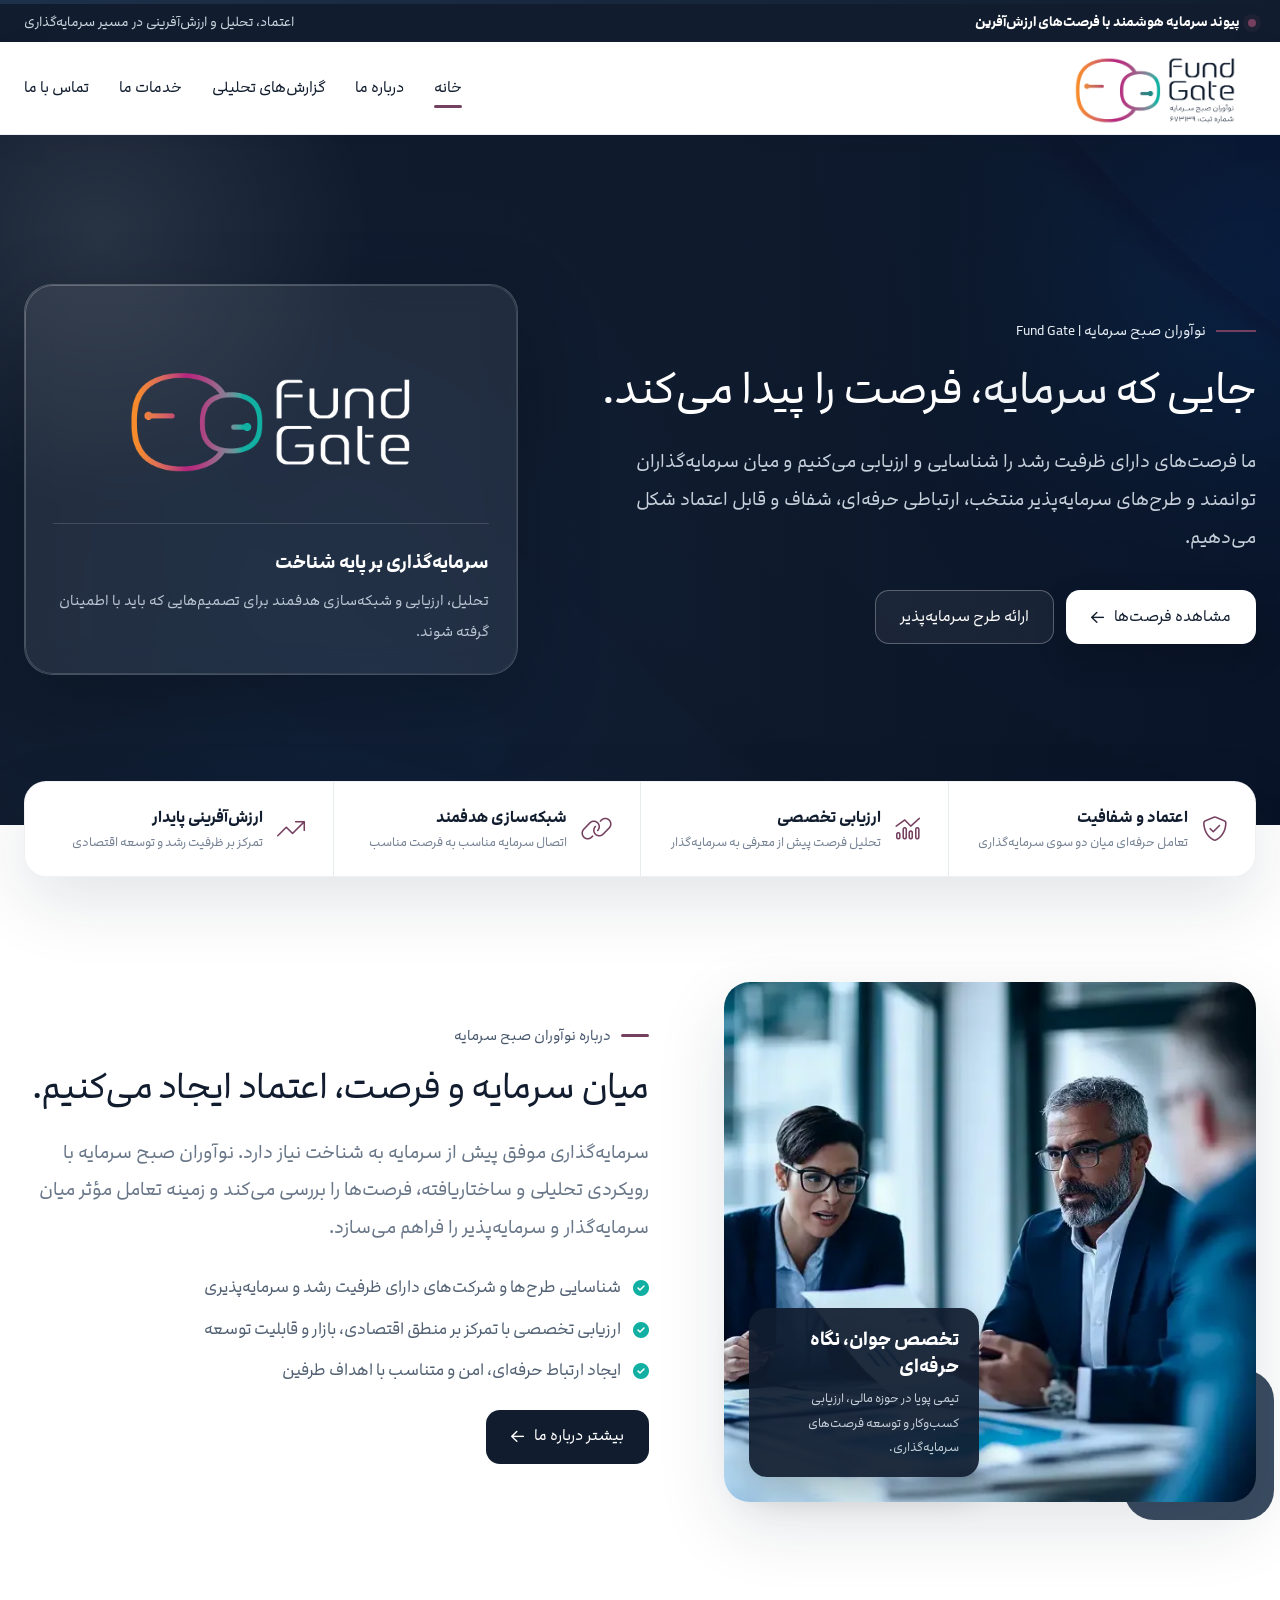
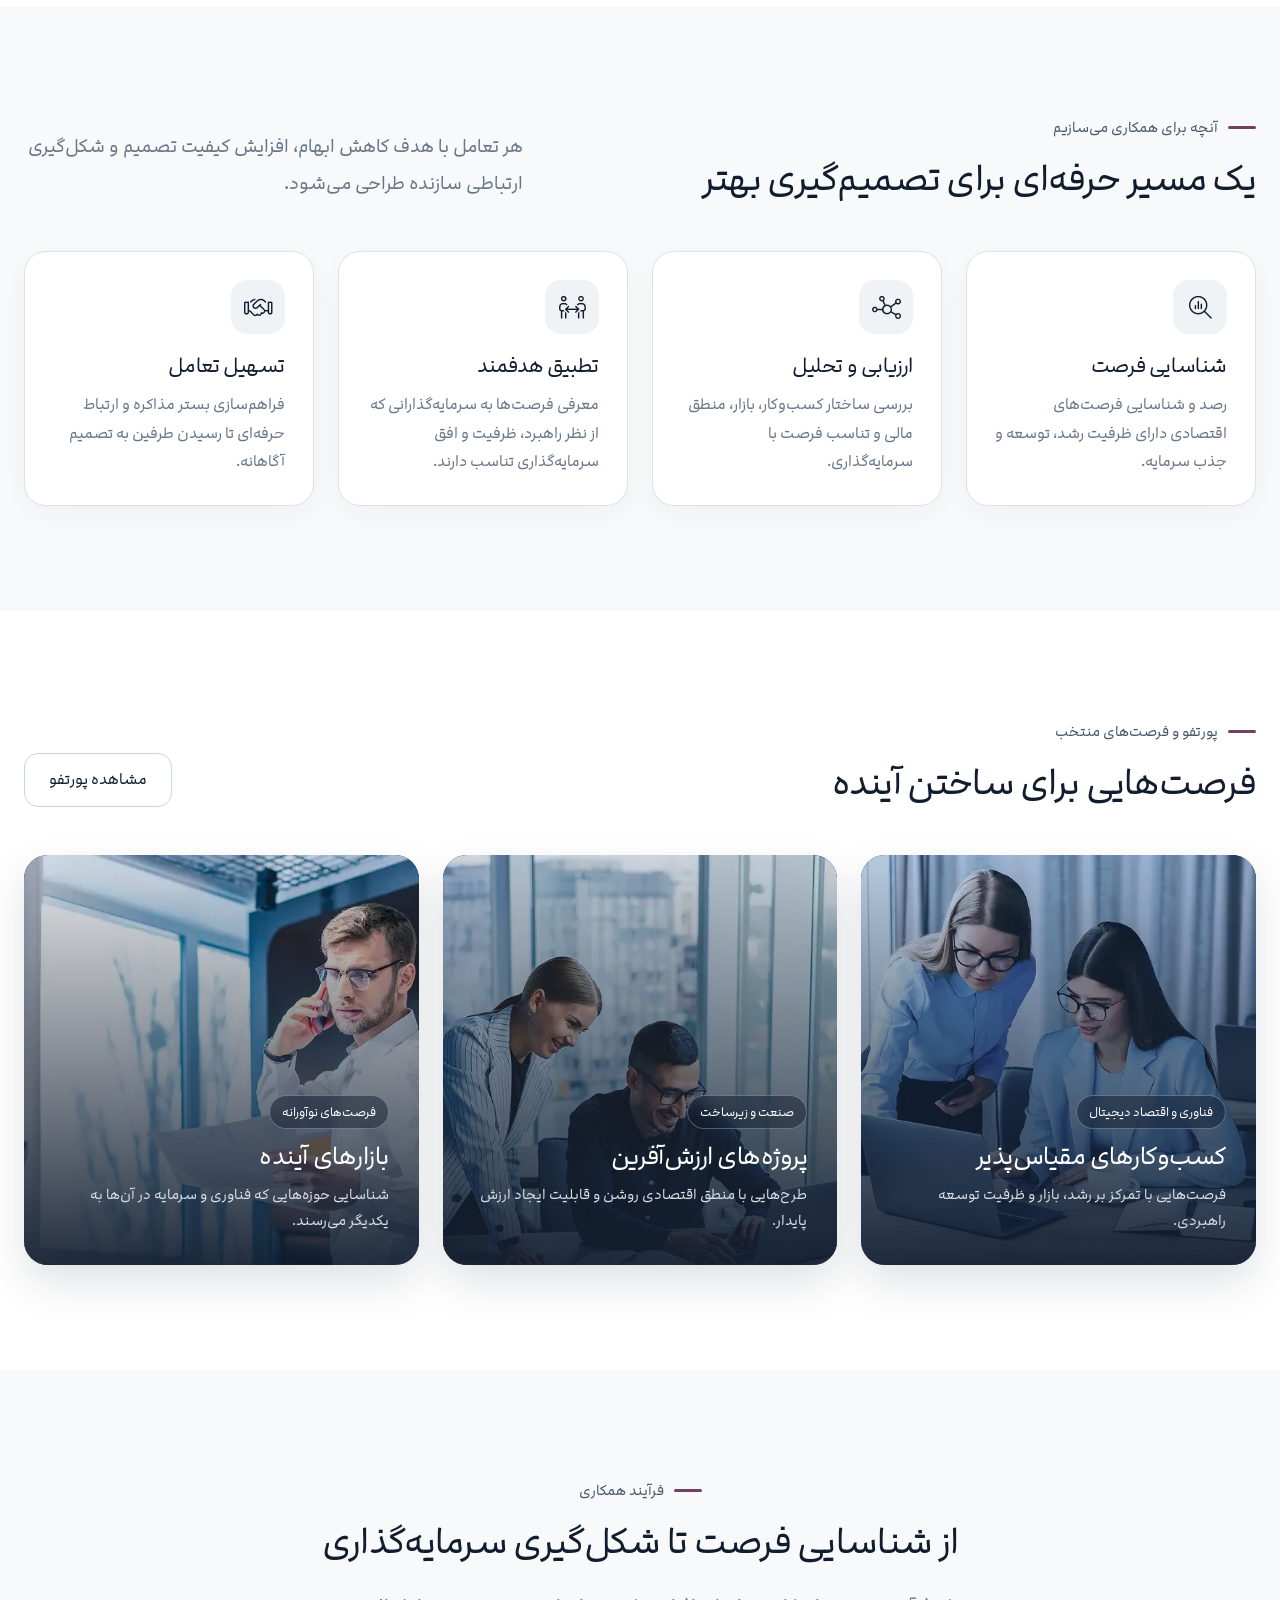
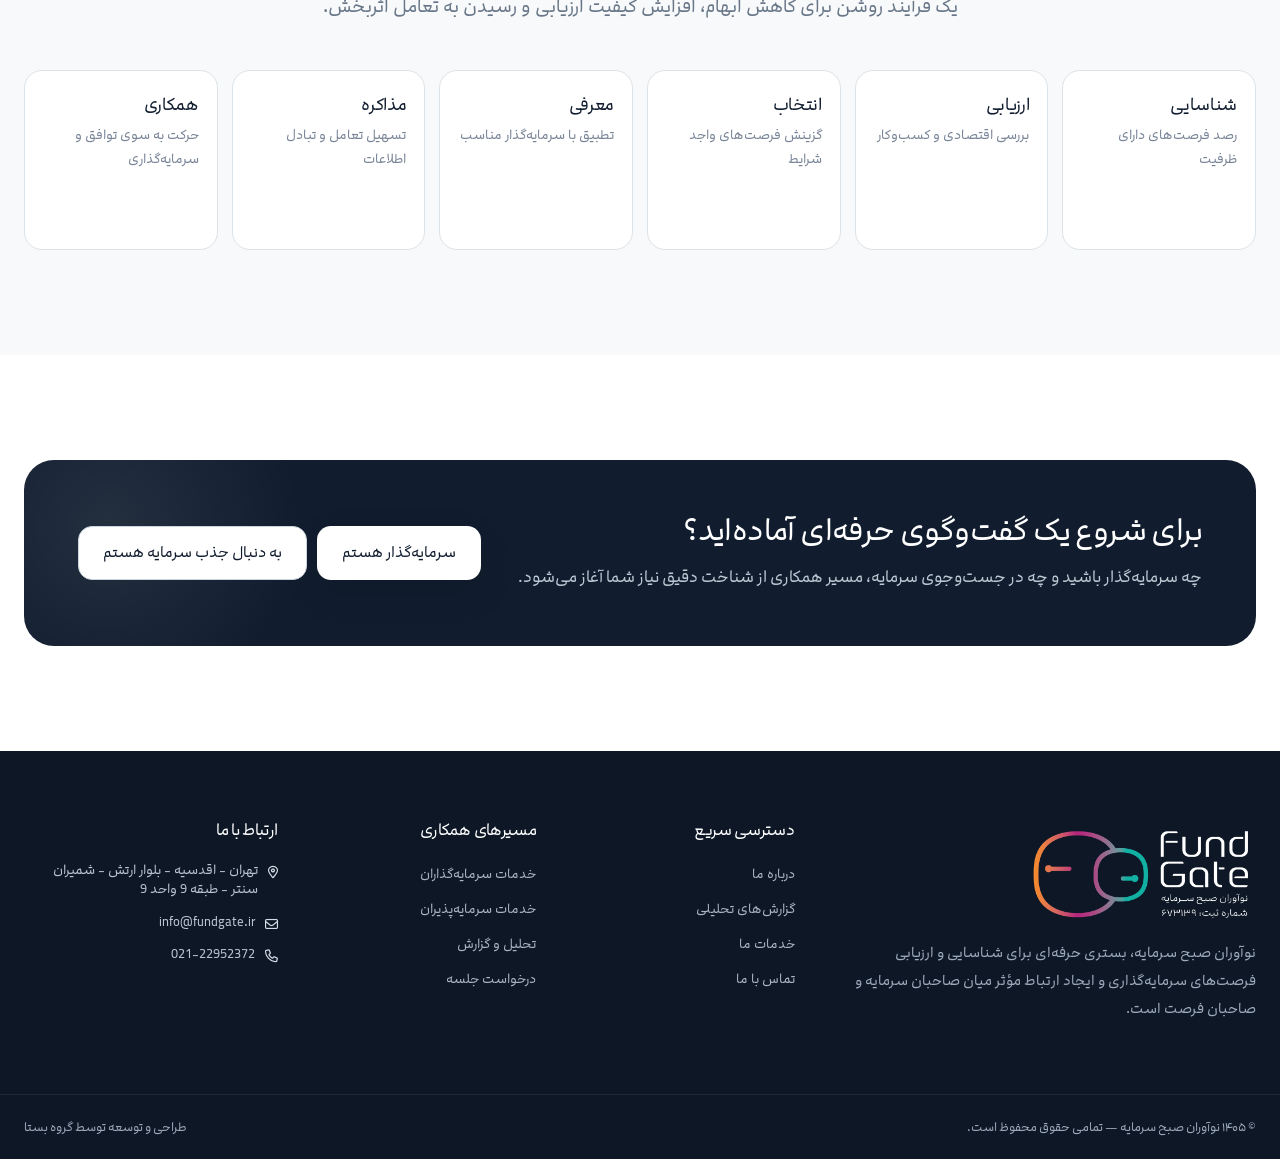
==== index.html @ 3c4b0743 "v 1.0.0" ====
<!doctype html>
<html lang="fa" dir="rtl">
<head>
    <meta charset="utf-8" />
    <meta http-equiv="x-ua-compatible" content="ie=edge" />
    <meta name="viewport" content="width=device-width,initial-scale=1" />
    <meta name="description" content="نوآوران صبح سرمایه؛ سکویی حرفه‌ای برای پیوند سرمایه‌گذاران با فرصت‌های سرمایه‌پذیر منتخب و ارزیابی‌شده."/>
    <meta name="theme-color" content="#111d2f" />
    <title>خانه | نوآوران صبح سرمایه</title>
    <link rel="shortcut icon" href="assets/images/logos/brand-mark-white.png" type="image/png" />
    <link rel="stylesheet" href="assets/css/bootstrap.rtl.min.css" />
    <link rel="stylesheet" href="assets/css/font-awesome-pro.min.css" />
    <link rel="stylesheet" href="assets/css/animate.css" />
    <link rel="stylesheet" href="assets/css/novavaran.css" />
    <noscript>
        <style>
        .wow {
            opacity: 1 !important;
            visibility: visible !important;
        }
    </style>
    </noscript>
</head>
<body>
<div class="fg-brand-bar"></div>
<div class="fg-topbar">
    <div class="fg-container">
        <div class="brand-line">
            <span class="brand-dot"></span><strong>پیوند سرمایه هوشمند با فرصت‌های ارزش‌آفرین</strong>
        </div>
        <div>اعتماد، تحلیل و ارزش‌آفرینی در مسیر سرمایه‌گذاری</div>
    </div>
</div>
<header class="fg-header">
    <div class="fg-container">
        <div class="fg-header-inner">
            <a class="fg-logo" href="index.html"
            ><img src="assets/images/logos/brand-horizontal-light.png" alt="نوآوران صبح سرمایه - Fund Gate"
            /></a>
            <nav class="fg-nav" aria-label="منوی اصلی">
                <ul>
                    <li><a class="active" href="index.html">خانه</a></li>
                    <li><a class="" href="about.html">درباره ما</a></li>
                    <li><a class="" href="analytics.html">گزارش‌های تحلیلی</a></li>
                    <li><a class="" href="services.html">خدمات ما</a></li>
                    <li><a class="" href="contact.html">تماس با ما</a></li>
                </ul>
            </nav>
            <button
                    class="fg-menu-btn"
                    type="button"
                    data-bs-toggle="offcanvas"
                    data-bs-target="#fgMobileMenu"
                    aria-label="باز کردن منو"
            >
                <i class="fa-regular fa-bars"></i>
            </button>
        </div>
    </div>
</header>
<div class="offcanvas offcanvas-end fg-mobile-menu" tabindex="-1" id="fgMobileMenu">
    <div class="offcanvas-header">
        <h5 class="offcanvas-title">
            <img src="assets/images/logos/brand-horizontal-light.png" alt="نوآوران صبح سرمایه" />
        </h5>
        <button type="button" class="btn-close" data-bs-dismiss="offcanvas" aria-label="بستن"></button>
    </div>
    <div class="offcanvas-body">
        <nav class="fg-mobile-links" aria-label="منوی موبایل">
            <a class="active" href="index.html">خانه</a><a class="" href="about.html">درباره ما</a
        ><a class="" href="analytics.html">گزارش‌های تحلیلی</a><a class="" href="services.html">خدمات ما</a
        ><a class="" href="contact.html">تماس با ما</a>
        </nav>
        <a class="fg-btn fg-btn-primary w-100 mt-4" href="contact.html">شروع همکاری</a>
    </div>
</div>
<main>
    <section class="fg-hero">
        <img class="fg-hero-bg" src="assets/images/hero/h8-hero-bg.webp" alt="چشم‌انداز سرمایه‌گذاری" />
        <div class="fg-container">
            <div class="fg-hero-grid">
                <div class="fg-hero-copy wow fadeInUp">
                    <div class="fg-hero-kicker"><span></span>نوآوران صبح سرمایه | Fund Gate</div>
                    <h1>جایی که <em>سرمایه</em>، فرصت را پیدا می‌کند.</h1>
                    <p>
                        ما فرصت‌های دارای ظرفیت رشد را شناسایی و ارزیابی می‌کنیم و میان سرمایه‌گذاران توانمند و
                        طرح‌های سرمایه‌پذیر منتخب، ارتباطی حرفه‌ای، شفاف و قابل اعتماد شکل می‌دهیم.
                    </p>
                    <div class="fg-hero-actions">
                        <a class="fg-btn fg-btn-primary" href="portfolio.html"
                        >مشاهده فرصت‌ها <i class="fa-regular fa-arrow-left"></i></a
                        ><a class="fg-btn fg-btn-outline" href="contact.html#investee">ارائه طرح سرمایه‌پذیر</a>
                    </div>
                </div>
                <div class="fg-hero-panel wow fadeInLeft">
                    <div class="fg-hero-mark">
                        <img src="assets/images/logos/brand-horizontal-dark.png" alt="Fund Gate" />
                    </div>
                    <div class="fg-hero-panel-note">
                        <strong>سرمایه‌گذاری بر پایه شناخت</strong
                        ><span
                    >تحلیل، ارزیابی و شبکه‌سازی هدفمند برای تصمیم‌هایی که باید با اطمینان گرفته
                                    شوند.</span
                    >
                    </div>
                </div>
            </div>
        </div>
    </section>
    <div class="fg-trust-strip">
        <div class="fg-container">
            <div class="fg-trust-box">
                <div class="fg-trust-item">
                    <i class="fa-light fa-shield-check"></i>
                    <div>
                        <strong>اعتماد و شفافیت</strong><span>تعامل حرفه‌ای میان دو سوی سرمایه‌گذاری</span>
                    </div>
                </div>
                <div class="fg-trust-item">
                    <i class="fa-light fa-chart-mixed"></i>
                    <div><strong>ارزیابی تخصصی</strong><span>تحلیل فرصت پیش از معرفی به سرمایه‌گذار</span></div>
                </div>
                <div class="fg-trust-item">
                    <i class="fa-light fa-link"></i>
                    <div><strong>شبکه‌سازی هدفمند</strong><span>اتصال سرمایه مناسب به فرصت مناسب</span></div>
                </div>
                <div class="fg-trust-item">
                    <i class="fa-light fa-arrow-trend-up"></i>
                    <div>
                        <strong>ارزش‌آفرینی پایدار</strong><span>تمرکز بر ظرفیت رشد و توسعه اقتصادی</span>
                    </div>
                </div>
            </div>
        </div>
    </div>
    <section class="fg-section">
        <div class="fg-container">
            <div class="fg-about-grid">
                <div class="fg-image-frame wow fadeInRight">
                    <img
                            src="assets/images/about/h8-about-1.webp"
                            alt="تحلیل و ارزیابی فرصت‌های سرمایه‌گذاری"
                    />
                    <div class="fg-image-badge">
                        <strong>تخصص جوان، نگاه حرفه‌ای</strong
                        ><span>تیمی پویا در حوزه مالی، ارزیابی کسب‌وکار و توسعه فرصت‌های سرمایه‌گذاری.</span>
                    </div>
                </div>
                <div>
                    <div class="fg-eyebrow">درباره نوآوران صبح سرمایه</div>
                    <h2 class="fg-section-title">میان سرمایه و فرصت، اعتماد ایجاد می‌کنیم.</h2>
                    <p class="fg-lead">
                        سرمایه‌گذاری موفق پیش از سرمایه به شناخت نیاز دارد. نوآوران صبح سرمایه با رویکردی تحلیلی
                        و ساختاریافته، فرصت‌ها را بررسی می‌کند و زمینه تعامل مؤثر میان سرمایه‌گذار و سرمایه‌پذیر
                        را فراهم می‌سازد.
                    </p>
                    <ul class="fg-list">
                        <li>
                            <i class="fa-solid fa-circle-check"></i
                            ><span>شناسایی طرح‌ها و شرکت‌های دارای ظرفیت رشد و سرمایه‌پذیری</span>
                        </li>
                        <li>
                            <i class="fa-solid fa-circle-check"></i
                            ><span>ارزیابی تخصصی با تمرکز بر منطق اقتصادی، بازار و قابلیت توسعه</span>
                        </li>
                        <li>
                            <i class="fa-solid fa-circle-check"></i
                            ><span>ایجاد ارتباط حرفه‌ای، امن و متناسب با اهداف طرفین</span>
                        </li>
                    </ul>
                    <a class="fg-btn fg-btn-dark mt-4" href="about.html"
                    >بیشتر درباره ما <i class="fa-regular fa-arrow-left"></i
                    ></a>
                </div>
            </div>
        </div>
    </section>
    <section class="fg-section fg-section-soft">
        <div class="fg-container">
            <div class="row align-items-end mb-5">
                <div class="col-lg-7">
                    <div class="fg-eyebrow">آنچه برای همکاری می‌سازیم</div>
                    <h2 class="fg-section-title mb-0">یک مسیر حرفه‌ای برای تصمیم‌گیری بهتر</h2>
                </div>
                <div class="col-lg-5">
                    <p class="fg-lead mt-3 mt-lg-0">
                        هر تعامل با هدف کاهش ابهام، افزایش کیفیت تصمیم و شکل‌گیری ارتباطی سازنده طراحی می‌شود.
                    </p>
                </div>
            </div>
            <div class="row g-4">
                <div class="col-md-6 col-xl-3">
                    <div class="fg-card">
                        <div class="fg-icon"><i class="fa-light fa-magnifying-glass-chart"></i></div>
                        <h3>شناسایی فرصت</h3>
                        <p>رصد و شناسایی فرصت‌های اقتصادی دارای ظرفیت رشد، توسعه و جذب سرمایه.</p>
                    </div>
                </div>
                <div class="col-md-6 col-xl-3">
                    <div class="fg-card">
                        <div class="fg-icon"><i class="fa-light fa-chart-network"></i></div>
                        <h3>ارزیابی و تحلیل</h3>
                        <p>بررسی ساختار کسب‌وکار، بازار، منطق مالی و تناسب فرصت با سرمایه‌گذاری.</p>
                    </div>
                </div>
                <div class="col-md-6 col-xl-3">
                    <div class="fg-card">
                        <div class="fg-icon"><i class="fa-light fa-people-arrows-left-right"></i></div>
                        <h3>تطبیق هدفمند</h3>
                        <p>
                            معرفی فرصت‌ها به سرمایه‌گذارانی که از نظر راهبرد، ظرفیت و افق سرمایه‌گذاری تناسب
                            دارند.
                        </p>
                    </div>
                </div>
                <div class="col-md-6 col-xl-3">
                    <div class="fg-card">
                        <div class="fg-icon"><i class="fa-light fa-handshake"></i></div>
                        <h3>تسهیل تعامل</h3>
                        <p>فراهم‌سازی بستر مذاکره و ارتباط حرفه‌ای تا رسیدن طرفین به تصمیم آگاهانه.</p>
                    </div>
                </div>
            </div>
        </div>
    </section>
    <section class="fg-section">
        <div class="fg-container">
            <div class="d-flex flex-column flex-lg-row justify-content-between align-items-lg-end gap-3 mb-5">
                <div>
                    <div class="fg-eyebrow">پورتفو و فرصت‌های منتخب</div>
                    <h2 class="fg-section-title mb-0">فرصت‌هایی برای ساختن آینده</h2>
                </div>
                <a class="fg-btn fg-btn-outline" href="portfolio.html">مشاهده پورتفو</a>
            </div>
            <div class="row g-4">
                <div class="col-lg-4">
                    <a href="portfolio.html" class="fg-portfolio-card d-block"
                    ><img src="assets/images/project/h7-project-1.webp" alt="فناوری و اقتصاد دیجیتال" />
                        <div class="fg-portfolio-content">
                            <span class="fg-tag">فناوری و اقتصاد دیجیتال</span>
                            <h3>کسب‌وکارهای مقیاس‌پذیر</h3>
                            <p>فرصت‌هایی با تمرکز بر رشد، بازار و ظرفیت توسعه راهبردی.</p>
                        </div></a
                    >
                </div>
                <div class="col-lg-4">
                    <a href="portfolio.html" class="fg-portfolio-card d-block"
                    ><img src="assets/images/project/h7-project-2.webp" alt="صنایع و زیرساخت" />
                        <div class="fg-portfolio-content">
                            <span class="fg-tag">صنعت و زیرساخت</span>
                            <h3>پروژه‌های ارزش‌آفرین</h3>
                            <p>طرح‌هایی با منطق اقتصادی روشن و قابلیت ایجاد ارزش پایدار.</p>
                        </div></a
                    >
                </div>
                <div class="col-lg-4">
                    <a href="portfolio.html" class="fg-portfolio-card d-block"
                    ><img src="assets/images/project/h7-project-3.webp" alt="فرصت‌های نوآورانه" />
                        <div class="fg-portfolio-content">
                            <span class="fg-tag">فرصت‌های نوآورانه</span>
                            <h3>بازارهای آینده</h3>
                            <p>شناسایی حوزه‌هایی که فناوری و سرمایه در آن‌ها به یکدیگر می‌رسند.</p>
                        </div></a
                    >
                </div>
            </div>
        </div>
    </section>
    <section class="fg-section fg-section-soft">
        <div class="fg-container">
            <div class="text-center mx-auto" style="max-width: 760px">
                <div class="fg-eyebrow justify-content-center">فرآیند همکاری</div>
                <h2 class="fg-section-title">از شناسایی فرصت تا شکل‌گیری سرمایه‌گذاری</h2>
                <p class="fg-lead">
                    یک فرآیند روشن برای کاهش ابهام، افزایش کیفیت ارزیابی و رسیدن به تعامل اثربخش.
                </p>
            </div>
            <div class="fg-process">
                <div class="fg-process-item">
                    <h4>شناسایی</h4>
                    <p>رصد فرصت‌های دارای ظرفیت</p>
                </div>
                <div class="fg-process-item">
                    <h4>ارزیابی</h4>
                    <p>بررسی اقتصادی و کسب‌وکار</p>
                </div>
                <div class="fg-process-item">
                    <h4>انتخاب</h4>
                    <p>گزینش فرصت‌های واجد شرایط</p>
                </div>
                <div class="fg-process-item">
                    <h4>معرفی</h4>
                    <p>تطبیق با سرمایه‌گذار مناسب</p>
                </div>
                <div class="fg-process-item">
                    <h4>مذاکره</h4>
                    <p>تسهیل تعامل و تبادل اطلاعات</p>
                </div>
                <div class="fg-process-item">
                    <h4>همکاری</h4>
                    <p>حرکت به سوی توافق و سرمایه‌گذاری</p>
                </div>
            </div>
        </div>
    </section>
    <section class="fg-section">
        <div class="fg-container">
            <div class="fg-cta">
                <div class="fg-cta-inner">
                    <div>
                        <h2>برای شروع یک گفت‌وگوی حرفه‌ای آماده‌اید؟</h2>
                        <p>
                            چه سرمایه‌گذار باشید و چه در جست‌وجوی سرمایه، مسیر همکاری از شناخت دقیق نیاز شما
                            آغاز می‌شود.
                        </p>
                    </div>
                    <div class="fg-cta-actions">
                        <a class="fg-btn fg-btn-primary" href="contact.html#investor">سرمایه‌گذار هستم</a
                        ><a class="fg-btn fg-btn-outline" href="contact.html#investee"
                    >به دنبال جذب سرمایه هستم</a
                    >
                    </div>
                </div>
            </div>
        </div>
    </section>
</main>
<footer class="fg-footer">
    <div class="fg-container">
        <div class="fg-footer-grid">
            <div>
                <a class="fg-footer-logo" href="index.html"
                ><img src="assets/images/logos/brand-footer.png" alt="نوآوران صبح سرمایه"
                /></a>
                <p>
                    نوآوران صبح سرمایه، بستری حرفه‌ای برای شناسایی و ارزیابی فرصت‌های سرمایه‌گذاری و ایجاد
                    ارتباط مؤثر میان صاحبان سرمایه و صاحبان فرصت است.
                </p>
            </div>
            <div>
                <h4>دسترسی سریع</h4>
                <ul>
                    <li><a href="about.html">درباره ما</a></li>
                    <li><a href="analytics.html">گزارش‌های تحلیلی</a></li>
                    <li><a href="services.html">خدمات ما</a></li>
                    <li><a href="contact.html">تماس با ما</a></li>
                </ul>
            </div>
            <div>
                <h4>مسیرهای همکاری</h4>
                <ul>
                    <li><a href="services.html#investor">خدمات سرمایه‌گذاران</a></li>
                    <li><a href="services.html#investee">خدمات سرمایه‌پذیران</a></li>
                    <li><a href="analytics.html">تحلیل و گزارش</a></li>
                    <li><a href="contact.html">درخواست جلسه</a></li>
                </ul>
            </div>
            <div>
                <h4>ارتباط با ما</h4>
                <div class="fg-footer-contact">
                    <div>
                        <i class="fa-regular fa-location-dot"></i><span>تهران - اقدسیه - بلوار ارتش - شمیران سنتر - طبقه 9 واحد 9 </span>
                    </div>
                    <div>
                        <i class="fa-regular fa-envelope"></i><span>info@fundgate.ir</span>
                    </div>
                    <div>
                        <i class="fa-regular fa-phone"></i><span>021-22952372</span>
                    </div>
                </div>
            </div>
        </div>
    </div>
    <div class="fg-footer-bottom">
        <div class="fg-container">
            <p>© ۱۴۰۵ نوآوران صبح سرمایه — تمامی حقوق محفوظ است.</p>
            <p>طراحی و توسعه توسط گروه بستا</p>
        </div>
    </div>
</footer>
<script src="assets/js/jquery.min.js"></script>
<script src="assets/js/bootstrap.bundle.min.js"></script>
<script src="assets/js/wow.min.js"></script>
<script src="assets/js/wow-safe-init.js"></script>
</body>
</html>
---- assets/css/novavaran.css ----
@font-face {  font-family: "IRANSans";  src: url("../fonts/IRANSans-UltraLight.woff2") format("woff2");  font-weight: 200;  font-style: normal;  font-display: swap;  }
@font-face {  font-family: "IRANSans";  src: url("../fonts/IRANSans-Light.woff2") format("woff2");  font-style: normal;  font-display: swap;  }
@font-face {  font-family: "IRANSans";  src: url("../fonts/IRANSans-Regular.woff2") format("woff2");  font-style: normal;  font-display: swap;  }
@font-face {  font-family: "IRANSans";  src: url("../fonts/IRANSans-Medium.woff2") format("woff2");  font-style: normal;  font-display: swap;  }
@font-face {  font-family: "IRANSans";  src: url("../fonts/IRANSans-DemiBold.woff2") format("woff2");  font-style: normal;  font-display: swap;  }
@font-face {  font-family: "IRANSans";  src: url("../fonts/IRANSans-Bold.woff2") format("woff2");  font-style: normal;  font-display: swap;  }
@font-face {  font-family: "IRANSans";  src: url("../fonts/IRANSans-ExtraBold.woff2") format("woff2");  font-style: normal;  font-display: swap;  }
@font-face {  font-family: "IRANSans";  src: url("../fonts/IRANSans-Black.woff2") format("woff2");  font-style: normal;  font-display: swap;  }

@font-face {  font-family: Alibaba;  font-style: normal;  font-weight: 900;  src: url('../fonts/alibaba/fonts/eot/Alibaba-Black.eot');  src: url('../fonts/alibaba/fonts/eot/Alibaba-Black.eot?#iefix') format('embedded-opentype'), url('../fonts/alibaba/fonts/woff2/Alibaba-Black.woff2') format('woff2'), url('../fonts/alibaba/fonts/woff/Alibaba-Black.woff') format('woff'), url('../fonts/alibaba/fonts/ttf/Alibaba-Black.ttf') format('truetype');  }
@font-face {  font-family: Alibaba;  font-style: normal;  font-weight: bold;  src: url('../fonts/alibaba/fonts/eot/Alibaba-Bold.eot');  src: url('../fonts/alibaba/fonts/eot/Alibaba-Bold.eot?#iefix') format('embedded-opentype'), url('../fonts/alibaba/fonts/woff2/Alibaba-Bold.woff2') format('woff2'), url('../fonts/alibaba/fonts/woff/Alibaba-Bold.woff') format('woff'), url('../fonts/alibaba/fonts/ttf/Alibaba-Bold.ttf') format('truetype');  }
@font-face {  font-family: Alibaba;  font-style: normal;  font-weight: 300;  src: url('../fonts/alibaba/fonts/eot/Alibaba-Light.eot');  src: url('../fonts/alibaba/fonts/eot/Alibaba-Light.eot?#iefix') format('embedded-opentype'), url('../fonts/alibaba/fonts/woff2/Alibaba-Light.woff2') format('woff2'), url('../fonts/alibaba/fonts/woff/Alibaba-Light.woff') format('woff'), url('../fonts/alibaba/fonts/ttf/Alibaba-Light.ttf') format('truetype');  }
@font-face {  font-family: Alibaba;  font-style: normal;  font-weight: normal;  src: url('../fonts/alibaba/fonts/eot/Alibaba-Regular.eot');  src: url('../fonts/alibaba/fonts/eot/Alibaba-Regular.eot?#iefix') format('embedded-opentype'),	url('../fonts/alibaba/fonts/woff2/Alibaba-Regular.woff2') format('woff2'),	url('../fonts/alibaba/fonts/woff/Alibaba-Regular.woff') format('woff'),	url('../fonts/alibaba/fonts/ttf/Alibaba-Regular.ttf') format('truetype');  }

:root {
  --tj-ff-body: Alibaba,"IRANSans", Tahoma, Arial, sans-serif;
  --tj-ff-heading: Alibaba,"IRANSans", Tahoma, Arial, sans-serif;
  --tj-color-theme-primary: #b5287d;
  --tj-color-theme-dark: #111d2f;
  --tj-color-theme-bg: #f4f7f8;
  --tj-color-theme-bg-2: #eef5f4;
  --tj-color-heading-primary: #111d2f;
  --tj-color-text-body: #4c596a;
  --fg-navy: #111d2f;
  --fg-navy-2: #18283f;
  --fg-magenta: #b5287d;
  --fg-teal: #11b0a2;
  --fg-orange: #f68b2c;
  --fg-white: #ffffff;
  --fg-surface: #f7f9fa;
  --fg-border: #dbe3e8;
  --fg-muted: #748092;
  --fg-gradient: linear-gradient(115deg, #f68b2c 0%, #b5287d 52%, #11b0a2 100%);
  --fg-shadow: 0 24px 70px rgba(17, 29, 47, 0.12);
}
html {
  scroll-behavior: smooth;
}
body {
  font-family: Alibaba, "IRANSans", Tahoma, Arial, sans-serif !important;
  color: var(--fg-navy);
  background: #fff;
  direction: rtl;
  text-align: right;
}
button, input, textarea, select {
  font-family: Alibaba,"IRANSans", Tahoma, Arial, sans-serif !important;
}
h1, h2, h3, h4, h5, h6 {
  font-family: Alibaba,"IRANSans", Tahoma, Arial, sans-serif !important;
  letter-spacing: -0.02em;
  color: var(--fg-navy);
}
a {
  text-decoration: none;
}
.text-ltr {
  direction: ltr;
  display: inline-block;
}
.fg-container {
  max-width: 1320px;
  margin: 0 auto;
  padding: 0 24px;
}
.fg-eyebrow {
  display: inline-flex;
  align-items: center;
  gap: 10px;
  font-size: 14px;
  color: var(--fg-magenta);
  margin-bottom: 18px;
}
.fg-eyebrow:before {
  content: "";
  width: 28px;
  height: 3px;
  border-radius: 10px;
  background: var(--fg-gradient);
}
.fg-section {
  padding: 105px 0;
}
.fg-section-sm {
  padding: 72px 0;
}
.fg-section-dark {
  background: var(--fg-navy);
  color: #fff;
}
.fg-section-soft {
  background: var(--fg-surface);
}
.fg-section-title {
  font-size: clamp(30px, 4vw, 35px);
  line-height: 1.35;
  margin: 0 0 22px;
}
.fg-section-dark .fg-section-title {
  color: #fff;
}
.fg-lead {
  font-size: 18px;
  line-height: 2.1;
  color: #687688;
  margin: 0;
}
.fg-section-dark .fg-lead {
  color: #c6d0dc;
}

/* Header */
.fg-topbar {
  background: var(--fg-navy);
  color: #cdd6df;
  font-size: 13px;
  padding: 9px 0;
}
.fg-topbar .fg-container {
  display: flex;
  justify-content: space-between;
  align-items: center;
  gap: 20px;
}
.fg-topbar strong {
  color: #fff;
  font-weight: 600;
}
.fg-topbar a {
  color: #fff;
}
.fg-topbar .brand-line {
  display: flex;
  align-items: center;
  gap: 8px;
}
.fg-topbar .brand-dot {
  width: 8px;
  height: 8px;
  background: var(--fg-teal);
  border-radius: 50%;
  box-shadow: 0 0 0 5px rgba(17, 176, 162, 0.12);
}
.fg-header {
  position: relative;
  z-index: 50;
  background: rgba(255, 255, 255, 0.97);
  border-bottom: 1px solid rgba(17, 29, 47, 0.07);
  box-shadow: 0 8px 30px rgba(17, 29, 47, 0.04);
}
.fg-header-inner {
  min-height: 92px;
  display: flex;
  align-items: center;
  gap: 36px;
}
.fg-logo {
  display: flex;
  align-items: center;
  flex: 0 0 auto;
}
.fg-logo img {
  width: 202px;
  height: 74px;
  object-fit: contain;
}
.fg-nav {
  margin-right: auto;
}
.fg-nav ul {
  list-style: none;
  display: flex;
  align-items: center;
  gap: 30px;
  padding: 0;
  margin: 0;
}
.fg-nav a {
  color: var(--fg-navy);
  font-size: 15px;
  position: relative;
  padding: 34px 0;
}
.fg-nav a:after {
  content: "";
  position: absolute;
  right: 0;
  bottom: 25px;
  width: 0;
  height: 3px;
  border-radius: 10px;
  background: var(--fg-gradient);
  transition: 0.25s;
}
.fg-nav a:hover,
.fg-nav a.active {
  color: var(--fg-magenta);
}
.fg-nav a:hover:after,
.fg-nav a.active:after {
  width: 100%;
}
.fg-header-cta {
  display: inline-flex;
  align-items: center;
  justify-content: center;
  gap: 10px;
  background: var(--fg-navy);
  color: #fff !important;
  border-radius: 14px;
  padding: 15px 21px;
  font-size: 14px;
  transition: 0.25s;
  box-shadow: 0 12px 30px rgba(17, 29, 47, 0.15);
}
.fg-header-cta:hover {
  transform: translateY(-2px);
  background: var(--fg-magenta);
}
.fg-menu-btn {
  display: none;
  border: 0;
  background: var(--fg-navy);
  color: #fff;
  border-radius: 12px;
  width: 48px;
  height: 48px;
  font-size: 19px;
}
.offcanvas.fg-mobile-menu {
  direction: rtl;
}
.fg-mobile-menu .offcanvas-header {
  border-bottom: 1px solid var(--fg-border);
}
.fg-mobile-menu .offcanvas-title img {
  width: 175px;
  height: 70px;
  object-fit: contain;
}
.fg-mobile-links {
  display: flex;
  flex-direction: column;
  gap: 6px;
}
.fg-mobile-links a {
  padding: 14px 8px;
  border-bottom: 1px solid #edf0f2;
  color: var(--fg-navy);
  font-weight: 600;
}
.fg-mobile-links a.active {
  color: var(--fg-magenta);
}

/* Buttons */
.fg-btn {
  display: inline-flex;
  align-items: center;
  justify-content: center;
  gap: 10px;
  min-height: 54px;
  padding: 0 24px;
  border-radius: 14px;
  font-size: 15px;
  transition: 0.25s;
  border: 1px solid transparent;
}
.fg-btn-primary {
  color: #fff;
  background: var(--fg-gradient);
  box-shadow: 0 14px 34px rgba(181, 40, 125, 0.2);
}
.fg-btn-primary:hover {
  color: #fff;
  transform: translateY(-2px);
  box-shadow: 0 18px 42px rgba(181, 40, 125, 0.28);
}
.fg-btn-outline {
  color: var(--fg-navy);
  border-color: #cbd5dc;
  background: #fff;
}
.fg-btn-outline:hover {
  color: var(--fg-magenta);
  border-color: var(--fg-magenta);
}
.fg-btn-dark {
  color: #fff;
  background: var(--fg-navy);
}
.fg-btn-dark:hover {
  color: #fff;
  background: var(--fg-magenta);
}

/* Hero */
.fg-hero {
  position: relative;
  overflow: hidden;
  background: var(--fg-navy);
  min-height: 690px;
  display: flex;
  align-items: center;
}
.fg-hero:before {
  content: "";
  position: absolute;
  inset: 0;
  background: linear-gradient(
          90deg,
          rgba(17, 29, 47, 0.96) 0%,
          rgba(17, 29, 47, 0.86) 52%,
          rgba(17, 29, 47, 0.35) 100%
  );
  z-index: 1;
}
.fg-hero:after {
  content: "";
  position: absolute;
  width: 560px;
  height: 560px;
  left: -180px;
  top: -180px;
  border-radius: 50%;
  background: radial-gradient(circle, rgba(17, 176, 162, 0.24), transparent 68%);
  z-index: 1;
}
.fg-hero-bg {
  position: absolute;
  inset: 0;
  width: 100%;
  height: 100%;
  object-fit: cover;
  opacity: 0.72;
}
.fg-hero .fg-container {
  position: relative;
  z-index: 2;
}
.fg-hero-grid {
  display: grid;
  grid-template-columns: 1.15fr 0.85fr;
  align-items: center;
  gap: 70px;
}
.fg-hero-copy {
  padding: 85px 0;
}
.fg-hero-kicker {
  display: inline-flex;
  align-items: center;
  gap: 10px;
  color: #e7eef5;
  font-size: 14px;
  margin-bottom: 22px;
}
.fg-hero-kicker span {
  width: 40px;
  height: 2px;
  background: var(--fg-gradient);
}
.fg-hero h1 {
  color: #fff;
  font-size: clamp(42px, 5.3vw, 43px);
  line-height: 1.28;
  margin-bottom: 25px;
}
.fg-hero h1 em {
  font-style: normal;
  background: var(--fg-gradient);
  -webkit-background-clip: text;
  background-clip: text;
  color: transparent;
}
.fg-hero p {
  color: #c8d1dc;
  font-size: 18px;
  line-height: 2.1;
  max-width: 760px;
  margin-bottom: 34px;
}
.fg-hero-actions {
  display: flex;
  gap: 12px;
  flex-wrap: wrap;
}
.fg-hero .fg-btn-outline {
  background: rgba(255, 255, 255, 0.06);
  border-color: rgba(255, 255, 255, 0.28);
  color: #fff;
}
.fg-hero .fg-btn-outline:hover {
  border-color: #fff;
  background: rgba(255, 255, 255, 0.1);
  color: #fff;
}
.fg-hero-panel {
  position: relative;
  background: rgba(255, 255, 255, 0.08);
  border: 1px solid rgba(255, 255, 255, 0.16);
  backdrop-filter: blur(14px);
  border-radius: 28px;
  padding: 28px;
  box-shadow: 0 30px 80px rgba(0, 0, 0, 0.25);
}
.fg-hero-panel:before {
  content: "";
  position: absolute;
  inset: 0;
  border-radius: 28px;
  padding: 1px;
  background: var(--fg-gradient);
  -webkit-mask:
          linear-gradient(#fff 0 0) content-box,
          linear-gradient(#fff 0 0);
  -webkit-mask-composite: xor;
  mask-composite: exclude;
  opacity: 0.45;
}
.fg-hero-mark {
  display: flex;
  align-items: center;
  justify-content: center;
  min-height: 210px;
}
.fg-hero-mark img {
  width: 285px;
  max-width: 90%;
}
.fg-hero-panel-note {
  border-top: 1px solid rgba(255, 255, 255, 0.14);
  padding-top: 22px;
  color: #fff;
  line-height: 1.9;
}
.fg-hero-panel-note strong {
  display: block;
  font-size: 18px;
  margin-bottom: 5px;
}
.fg-hero-panel-note span {
  color: #bbc7d4;
  font-size: 14px;
}

/* Cards and blocks */
.fg-card {
  height: 100%;
  background: #fff;
  border: 1px solid var(--fg-border);
  border-radius: 22px;
  padding: 28px;
  transition: 0.25s;
  box-shadow: 0 8px 28px rgba(17, 29, 47, 0.04);
}
.fg-card:hover {
  transform: translateY(-6px);
  box-shadow: var(--fg-shadow);
  border-color: transparent;
}
.fg-icon {
  width: 54px;
  height: 54px;
  border-radius: 16px;
  display: flex;
  align-items: center;
  justify-content: center;
  background: linear-gradient(135deg, rgba(246, 139, 44, 0.12), rgba(181, 40, 125, 0.12), rgba(17, 176, 162, 0.12));
  color: var(--fg-magenta);
  font-size: 23px;
  margin-bottom: 20px;
}
.fg-card h3 {
  font-size: 20px;
  margin-bottom: 13px;
}
.fg-card p {
  margin: 0;
  color: #697789;
  line-height: 1.9;
  font-size: 15px;
}
.fg-card-link {
  display: inline-flex;
  gap: 8px;
  align-items: center;
  margin-top: 18px;
  color: var(--fg-magenta);
  font-size: 14px;
}
.fg-trust-strip {
  margin-top: -44px;
  position: relative;
  z-index: 3;
}
.fg-trust-box {
  display: grid;
  grid-template-columns: repeat(4, 1fr);
  background: #fff;
  border-radius: 22px;
  box-shadow: var(--fg-shadow);
  overflow: hidden;
  border: 1px solid rgba(17, 29, 47, 0.06);
}
.fg-trust-item {
  padding: 25px 28px;
  border-left: 1px solid #e7ecef;
  display: flex;
  gap: 14px;
  align-items: center;
}
.fg-trust-item:last-child {
  border-left: 0;
}
.fg-trust-item i {
  color: var(--fg-teal);
  font-size: 25px;
}
.fg-trust-item strong {
  font-size: 15px;
  display: block;
}
.fg-trust-item span {
  display: block;
  font-size: 12px;
  color: var(--fg-muted);
  margin-top: 4px;
}
.fg-about-grid {
  display: grid;
  grid-template-columns: 0.92fr 1.08fr;
  gap: 75px;
  align-items: center;
}
.fg-image-frame {
  position: relative;
}
.fg-image-frame img {
  width: 100%;
  height: 520px;
  object-fit: cover;
  border-radius: 26px;
  box-shadow: var(--fg-shadow);
}
.fg-image-frame:before {
  content: "";
  position: absolute;
  right: -18px;
  bottom: -18px;
  width: 150px;
  height: 150px;
  border-radius: 30px;
  background: var(--fg-gradient);
  z-index: -1;
  opacity: 0.9;
}
.fg-image-badge {
  position: absolute;
  left: 25px;
  bottom: 25px;
  max-width: 230px;
  background: rgba(17, 29, 47, 0.92);
  color: #fff;
  border-radius: 18px;
  padding: 18px 20px;
  box-shadow: 0 15px 35px rgba(0, 0, 0, 0.22);
}
.fg-image-badge strong {
  display: block;
  font-size: 18px;
  margin-bottom: 5px;
}
.fg-image-badge span {
  font-size: 12px;
  color: #c7d0da;
  line-height: 1.8;
}
.fg-list {
  list-style: none;
  padding: 0;
  margin: 26px 0 0;
  display: grid;
  gap: 12px;
}
.fg-list li {
  display: flex;
  gap: 12px;
  align-items: flex-start;
  color: #516073;
  line-height: 1.85;
}
.fg-list i {
  color: var(--fg-teal);
  margin-top: 7px;
}

/* Portfolio */
.fg-portfolio-card {
  position: relative;
  overflow: hidden;
  border-radius: 24px;
  min-height: 410px;
  background: #111d2f;
  box-shadow: 0 18px 40px rgba(17, 29, 47, 0.13);
}
.fg-portfolio-card img {
  position: absolute;
  inset: 0;
  width: 100%;
  height: 100%;
  object-fit: cover;
  transition: 0.45s;
}
.fg-portfolio-card:after {
  content: "";
  position: absolute;
  inset: 0;
  background: linear-gradient(180deg, rgba(17, 29, 47, 0.1), rgba(17, 29, 47, 0.92));
}
.fg-portfolio-card:hover img {
  transform: scale(1.04);
}
.fg-portfolio-content {
  position: absolute;
  z-index: 2;
  right: 0;
  left: 0;
  bottom: 0;
  padding: 30px;
  color: #fff;
}
.fg-tag {
  display: inline-flex;
  border: 1px solid rgba(255, 255, 255, 0.25);
  background: rgba(255, 255, 255, 0.12);
  backdrop-filter: blur(8px);
  padding: 7px 12px;
  border-radius: 999px;
  font-size: 12px;
  margin-bottom: 14px;
}
.fg-portfolio-content h3 {
  color: #fff;
  font-size: 24px;
  margin-bottom: 10px;
}
.fg-portfolio-content p {
  color: #d7dee7;
  margin: 0;
  line-height: 1.9;
  font-size: 14px;
}

/* Process */
.fg-process {
  display: grid;
  grid-template-columns: repeat(6, 1fr);
  gap: 14px;
  margin-top: 44px;
}
.fg-process-item {
  position: relative;
  background: #fff;
  border: 1px solid var(--fg-border);
  border-radius: 18px;
  padding: 24px 18px;
  min-height: 180px;
}
.fg-process-num {
  font-size: 13px;
  color: var(--fg-magenta);
  margin-bottom: 30px;
}
.fg-process-item h4 {
  font-size: 17px;
  margin-bottom: 9px;
}
.fg-process-item p {
  font-size: 13px;
  line-height: 1.8;
  color: #778396;
  margin: 0;
}

/* Split CTA */
.fg-cta {
  position: relative;
  overflow: hidden;
  background: var(--fg-navy);
  border-radius: 30px;
  padding: 54px;
}
.fg-cta:after {
  content: "";
  position: absolute;
  left: -110px;
  top: -130px;
  width: 390px;
  height: 390px;
  border-radius: 50%;
  background: radial-gradient(circle, rgba(17, 176, 162, 0.26), transparent 70%);
}
.fg-cta-inner {
  position: relative;
  z-index: 2;
  display: flex;
  justify-content: space-between;
  align-items: center;
  gap: 30px;
}
.fg-cta h2 {
  color: #fff;
  font-size: clamp(28px, 3vw, 30px);
  margin-bottom: 12px;
}
.fg-cta p {
  color: #bec8d3;
  margin: 0;
  line-height: 1.9;
}
.fg-cta-actions {
  display: flex;
  gap: 10px;
  flex-wrap: wrap;
  flex: 0 0 auto;
}

/* Inner page hero */
.fg-page-hero {
  position: relative;
  overflow: hidden;
  background: var(--fg-navy);
  padding: 110px 0 95px;
}
.fg-page-hero:before {
  content: "";
  position: absolute;
  inset: 0;
  background: radial-gradient(circle at 18% 20%, rgba(181, 40, 125, 0.25), transparent 25%),
  radial-gradient(circle at 78% 20%, rgba(17, 176, 162, 0.16), transparent 27%);
}
.fg-page-hero .fg-container {
  position: relative;
}
.fg-breadcrumb {
  display: flex;
  gap: 9px;
  align-items: center;
  color: #b9c4cf;
  font-size: 13px;
  margin-bottom: 17px;
}
.fg-breadcrumb a {
  color: #fff;
}
.fg-page-hero h1 {
  color: #fff;
  font-size: clamp(38px, 5vw, 35px);
  margin-bottom: 15px;
}
.fg-page-hero p {
  color: #c7d1dc;
  font-size: 17px;
  line-height: 2;
  max-width: 760px;
  margin: 0;
}

/* News / Article */
.fg-post-card {
  height: 100%;
  background: #fff;
  border: 1px solid var(--fg-border);
  border-radius: 22px;
  overflow: hidden;
  transition: 0.25s;
}
.fg-post-card:hover {
  transform: translateY(-5px);
  box-shadow: var(--fg-shadow);
}
.fg-post-image {
  height: 240px;
  overflow: hidden;
}
.fg-post-image img {
  width: 100%;
  height: 100%;
  object-fit: cover;
  transition: 0.4s;
}
.fg-post-card:hover .fg-post-image img {
  transform: scale(1.04);
}
.fg-post-body {
  padding: 24px;
}
.fg-post-meta {
  display: flex;
  gap: 14px;
  flex-wrap: wrap;
  color: var(--fg-muted);
  font-size: 12px;
  margin-bottom: 13px;
}
.fg-post-meta span {
  display: inline-flex;
  gap: 6px;
  align-items: center;
}
.fg-post-body h3 {
  font-size: 20px;
  line-height: 1.7;
  margin-bottom: 10px;
}
.fg-post-body p {
  color: #718093;
  font-size: 14px;
  line-height: 1.9;
  margin-bottom: 0;
}
.fg-category {
  display: inline-flex;
  color: var(--fg-magenta);
  background: rgba(181, 40, 125, 0.08);
  border-radius: 999px;
  padding: 6px 11px;
  font-size: 11px;
  margin-bottom: 12px;
}
.fg-feature-post {
  display: grid;
  grid-template-columns: 1.1fr 0.9fr;
  border: 1px solid var(--fg-border);
  border-radius: 26px;
  overflow: hidden;
  background: #fff;
  box-shadow: 0 12px 35px rgba(17, 29, 47, 0.05);
}
.fg-feature-post img {
  width: 100%;
  height: 100%;
  min-height: 420px;
  object-fit: cover;
}
.fg-feature-post-content {
  padding: 48px;
  display: flex;
  flex-direction: column;
  justify-content: center;
}
.fg-feature-post-content h2 {
  font-size: 34px;
  line-height: 1.6;
  margin-bottom: 16px;
}
.fg-feature-post-content p {
  line-height: 2;
  color: #667488;
  margin-bottom: 22px;
}

/* About values */
.fg-value-row {
  display: grid;
  grid-template-columns: repeat(3, 1fr);
  gap: 18px;
}
.fg-value {
  background: #fff;
  border: 1px solid var(--fg-border);
  border-radius: 20px;
  padding: 26px;
}
.fg-value span {
  display: inline-flex;
  width: 42px;
  height: 42px;
  border-radius: 12px;
  align-items: center;
  justify-content: center;
  background: var(--fg-gradient);
  color: #fff;
  margin-bottom: 17px;
}
.fg-value h3 {
  font-size: 19px;
  font-weight: 800;
}
.fg-value p {
  font-size: 14px;
  color: #708093;
  line-height: 1.9;
  margin: 0;
}
.fg-mission-grid {
  display: grid;
  grid-template-columns: 1fr 1fr;
  gap: 22px;
}
.fg-mission-card {
  border-radius: 24px;
  padding: 38px;
  background: var(--fg-navy);
  color: #fff;
  min-height: 260px;
}
.fg-mission-card:nth-child(2) {
  background: linear-gradient(135deg, #7f1e63, #b5287d);
}
.fg-mission-card h3 {
  color: #fff;
  font-size: 25px;
  margin: 17px 0 13px;
}
.fg-mission-card p {
  color: #d3dce5;
  line-height: 2;
  margin: 0;
}
.fg-mission-card i {
  font-size: 30px;
  color: #fff;
}

/* Contact */
.fg-contact-grid {
  display: grid;
  grid-template-columns: 0.9fr 1.1fr;
  gap: 35px;
}
.fg-contact-info {
  background: var(--fg-navy);
  color: #fff;
  border-radius: 26px;
  padding: 38px;
}
.fg-contact-info h2 {
  color: #fff;
  font-size: 30px;
  margin-bottom: 14px;
}
.fg-contact-info > p {
  color: #c1ccd7;
  line-height: 2;
  margin-bottom: 30px;
}
.fg-contact-row {
  display: flex;
  gap: 14px;
  align-items: flex-start;
  padding: 19px 0;
  border-top: 1px solid rgba(255, 255, 255, 0.1);
}
.fg-contact-row i {
  width: 42px;
  height: 42px;
  display: flex;
  align-items: center;
  justify-content: center;
  border-radius: 12px;
  background: rgba(255, 255, 255, 0.08);
  color: var(--fg-teal);
}
.fg-contact-row strong {
  display: block;
  font-size: 14px;
  margin-bottom: 5px;
}
.fg-contact-row span,
.fg-contact-row a {
  color: #bdc8d3;
  font-size: 13px;
  line-height: 1.8;
}
.fg-form {
  border: 1px solid var(--fg-border);
  border-radius: 26px;
  padding: 38px;
  background: #fff;
}
.fg-form .form-label {
  font-size: 13px;
  margin-bottom: 8px;
}
.fg-form .form-control,
.fg-form .form-select {
  min-height: 52px;
  border: 1px solid #d8e0e5;
  border-radius: 12px;
  padding: 12px 14px;
  background: #fbfcfd;
}
.fg-form textarea.form-control {
  min-height: 150px;
  resize: vertical;
}
.fg-form .form-control:focus,
.fg-form .form-select:focus {
  border-color: var(--fg-teal);
  box-shadow: 0 0 0 4px rgba(17, 176, 162, 0.09);
}

/* Footer */
.fg-footer {
  background: #0d1726;
  color: #b9c4cf;
  padding-top: 70px;
}
.fg-footer-grid {
  display: grid;
  grid-template-columns: 1.6fr 0.8fr 0.8fr 1fr;
  gap: 55px;
  padding-bottom: 55px;
}
.fg-footer-logo img {
  width: 230px;
  max-height: 100px;
  object-fit: contain;
  margin-bottom: 18px;
}
.fg-footer p {
  font-size: 14px;
  line-height: 2;
  color: #9eabba;
}
.fg-footer h4 {
  color: #fff;
  font-size: 16px;
  margin-bottom: 20px;
}
.fg-footer ul {
  list-style: none;
  padding: 0;
  margin: 0;
  display: grid;
  gap: 11px;
}
.fg-footer a {
  color: #aab6c3;
  font-size: 13px;
}
.fg-footer a:hover {
  color: #fff;
}
.fg-footer-contact {
  display: grid;
  gap: 13px;
}
.fg-footer-contact div {
  display: flex;
  gap: 10px;
  align-items: flex-start;
  font-size: 13px;
}
.fg-footer-contact i {
  color: var(--fg-teal);
  margin-top: 5px;
}
.fg-footer-bottom {
  border-top: 1px solid rgba(255, 255, 255, 0.08);
  padding: 20px 0;
}
.fg-footer-bottom .fg-container {
  display: flex;
  justify-content: space-between;
  gap: 20px;
  align-items: center;
}
.fg-footer-bottom p {
  margin: 0;
  font-size: 12px;
}
.fg-brand-bar {
  height: 4px;
  background: var(--fg-gradient);
}

/* Responsive */
@media (max-width: 1199px) {
  .fg-nav ul {
    gap: 18px;
  }
  .fg-header-inner {
    gap: 20px;
  }
  .fg-logo img {
    width: 180px;
  }
  .fg-process {
    grid-template-columns: repeat(3, 1fr);
  }
  .fg-footer-grid {
    grid-template-columns: 1.2fr 1fr 1fr;
  }
  .fg-footer-grid > div:last-child {
    grid-column: 1/-1;
  }
}
@media (max-width: 991px) {
  .fg-topbar {
    display: none;
  }
  .fg-nav,
  .fg-header-cta {
    display: none;
  }
  .fg-menu-btn {
    display: inline-flex;
    align-items: center;
    justify-content: center;
  }
  .fg-header-inner {
    min-height: 78px;
    justify-content: space-between;
  }
  .fg-logo img {
    width: 175px;
    height: 64px;
  }
  .fg-hero {
    min-height: auto;
  }
  .fg-hero-grid,
  .fg-about-grid,
  .fg-contact-grid,
  .fg-feature-post {
    grid-template-columns: 1fr;
  }
  .fg-hero-copy {
    padding: 80px 0 30px;
  }
  .fg-hero-panel {
    margin-bottom: 75px;
  }
  .fg-trust-box {
    grid-template-columns: repeat(2, 1fr);
  }
  .fg-trust-item:nth-child(2) {
    border-left: 0;
  }
  .fg-value-row {
    grid-template-columns: repeat(2, 1fr);
  }
  .fg-footer-grid {
    grid-template-columns: 1fr 1fr;
  }
  .fg-footer-grid > div:last-child {
    grid-column: auto;
  }
  .fg-cta-inner {
    flex-direction: column;
    align-items: flex-start;
  }
  .fg-feature-post img {
    min-height: 330px;
  }
  .fg-feature-post-content {
    padding: 34px;
  }
}
@media (max-width: 767px) {
  .fg-container {
    padding: 0 18px;
  }
  .fg-section {
    padding: 75px 0;
  }
  .fg-hero h1 {
    font-size: 43px;
  }
  .fg-hero p {
    font-size: 16px;
  }
  .fg-hero-actions,
  .fg-cta-actions {
    width: 100%;
  }
  .fg-hero-actions .fg-btn,
  .fg-cta-actions .fg-btn {
    flex: 1;
  }
  .fg-trust-strip {
    margin-top: -28px;
  }
  .fg-trust-box {
    grid-template-columns: 1fr;
  }
  .fg-trust-item {
    border-left: 0;
    border-bottom: 1px solid #e7ecef;
  }
  .fg-trust-item:last-child {
    border-bottom: 0;
  }
  .fg-image-frame img {
    height: 390px;
  }
  .fg-process {
    grid-template-columns: 1fr 1fr;
  }
  .fg-value-row,
  .fg-mission-grid {
    grid-template-columns: 1fr;
  }
  .fg-cta {
    padding: 34px 25px;
  }
  .fg-footer-grid {
    grid-template-columns: 1fr;
    gap: 35px;
  }
  .fg-footer-bottom .fg-container {
    flex-direction: column;
    align-items: flex-start;
  }
  .fg-page-hero {
    padding: 80px 0 70px;
  }
  .fg-contact-info,
  .fg-form {
    padding: 26px;
  }
  .fg-feature-post-content h2 {
    font-size: 28px;
  }
}
@media (max-width: 480px) {
  .fg-process {
    grid-template-columns: 1fr;
  }
  .fg-hero h1 {
    font-size: 38px;
  }
  .fg-hero-mark {
    min-height: 150px;
  }
  .fg-hero-mark img {
    width: 240px;
  }
  .fg-hero-panel {
    padding: 20px;
  }
  .fg-btn {
    padding: 0 18px;
  }
  .fg-hero-actions .fg-btn {
    flex-basis: 100%;
  }
  .fg-value-row {
    grid-template-columns: 1fr;
  }
}

/* V3 controlled refinements: preserve V1 structure and animations */
/* WOW state fix: animation remains active; element stays visible after animationend. */
.wow.wow-visible {
  opacity: 1;
}
@media (prefers-reduced-motion: reduce) {
  .wow {
    opacity: 1 !important;
    visibility: visible !important;
    animation: none !important;
    transition: none !important;
  }
}

/* Restrained investment-grade palette: navy dominates; one muted accent only. */
:root {
  --fg-ui-accent: #75405f;
  --fg-ui-accent-soft: #f3eef1;
  --fg-gradient: linear-gradient(120deg, #1d314a 0%, #111d2f 100%);
}
.fg-eyebrow {
  color: #46566b;
}
.fg-eyebrow:before {
  background: var(--fg-ui-accent);
}
.fg-topbar .brand-dot {
  background: var(--fg-ui-accent);
  box-shadow: 0 0 0 5px rgba(117, 64, 95, 0.12);
}
.fg-nav a:hover,
.fg-nav a.active {
  color: var(--fg-navy);
}
.fg-nav a:after {
  background: var(--fg-ui-accent);
}
.fg-mobile-links a.active {
  color: var(--fg-navy);
  font-weight: 800;
}
.fg-header-cta:hover {
  background: var(--fg-navy-2);
}
.fg-btn-primary {
  background: var(--fg-navy);
  box-shadow: 0 14px 34px rgba(17, 29, 47, 0.18);
}
.fg-btn-primary:hover {
  background: var(--fg-navy-2);
  box-shadow: 0 18px 42px rgba(17, 29, 47, 0.23);
}
.fg-btn-dark:hover {
  background: var(--fg-navy-2);
}
.fg-btn-outline:hover {
  color: var(--fg-navy);
  border-color: var(--fg-navy);
  background: #f8fafb;
}
.fg-hero h1 em {
  background: none;
  -webkit-background-clip: initial;
  background-clip: initial;
  color: #f2f5f8;
}
.fg-hero-kicker span {
  background: var(--fg-ui-accent);
}
.fg-hero-panel:before {
  background: linear-gradient(135deg, rgba(255, 255, 255, 0.58), rgba(255, 255, 255, 0.08));
}
.fg-icon {
  background: #f0f3f6;
  color: var(--fg-navy);
}
.fg-card-link {
  color: var(--fg-navy);
}
.fg-trust-item i {
  color: var(--fg-ui-accent);
}
.fg-image-frame:before {
  background: #263950;
}
.fg-tag {
  background: rgba(17, 29, 47, 0.48);
  border-color: rgba(255, 255, 255, 0.28);
}

/* Services page — additive styles only. */
.fg-service-lead-image {
  width: 100%;
  height: 450px;
  object-fit: cover;
  border-radius: 28px;
  box-shadow: var(--fg-shadow);
}
.fg-services-grid {
  display: grid;
  grid-template-columns: repeat(3, 1fr);
  gap: 20px;
}
.fg-service-card {
  position: relative;
  background: #fff;
  border: 1px solid var(--fg-border);
  border-radius: 24px;
  padding: 30px;
  min-height: 295px;
  box-shadow: 0 10px 30px rgba(17, 29, 47, 0.04);
  transition:
          transform 0.25s ease,
          box-shadow 0.25s ease,
          border-color 0.25s ease;
}
.fg-service-card:hover {
  transform: translateY(-5px);
  box-shadow: var(--fg-shadow);
  border-color: rgba(17, 29, 47, 0.08);
}
.fg-service-card > span {
  position: absolute;
  left: 26px;
  top: 25px;
  font-size: 13px;
  color: #9aa5b3;
  font-weight: 800;
}
.fg-service-icon {
  width: 58px;
  height: 58px;
  border-radius: 17px;
  display: flex;
  align-items: center;
  justify-content: center;
  color: #fff;
  background: var(--fg-navy);
  font-size: 23px;
  margin-bottom: 25px;
}
.fg-service-card h3 {
  font-size: 20px;
  line-height: 1.7;
  margin-bottom: 12px;
}
.fg-service-card p {
  font-size: 14px;
  line-height: 2;
  color: #697789;
  margin: 0;
}
.fg-service-split {
  display: grid;
  grid-template-columns: 0.9fr 1.1fr;
  gap: 64px;
  align-items: center;
}
.fg-service-split-reverse {
  grid-template-columns: 1.1fr 0.9fr;
}
.fg-service-split-image img {
  width: 100%;
  height: 520px;
  object-fit: cover;
  border-radius: 28px;
  box-shadow: var(--fg-shadow);
}
.fg-list-light li {
  color: #d5dee7;
}
.fg-list-light i {
  color: #d5dee7;
}

/* Analytics page — Chart.js containers. */
.fg-analytics-intro {
  display: grid;
  grid-template-columns: 1.1fr 0.9fr;
  gap: 55px;
  align-items: end;
}
.fg-data-note {
  margin-top: 28px;
  border: 1px solid rgba(17, 29, 47, 0.14);
  background: #f6f8fa;
  border-radius: 16px;
  padding: 16px 18px;
  display: flex;
  align-items: flex-start;
  gap: 12px;
  color: #526273;
  font-size: 13px;
  line-height: 1.9;
}
.fg-data-note i {
  color: var(--fg-navy);
  font-size: 18px;
  margin-top: 4px;
}
.fg-chart-grid {
  display: grid;
  grid-template-columns: repeat(2, minmax(0, 1fr));
  gap: 22px;
}
.fg-chart-card {
  background: #fff;
  border: 1px solid var(--fg-border);
  border-radius: 24px;
  padding: 28px;
  box-shadow: 0 10px 35px rgba(17, 29, 47, 0.05);
  min-width: 0;
}
.fg-chart-head {
  display: flex;
  align-items: flex-start;
  justify-content: space-between;
  gap: 18px;
  margin-bottom: 6px;
}
.fg-chart-head > i {
  width: 48px;
  height: 48px;
  border-radius: 14px;
  background: #f0f3f6;
  display: flex;
  align-items: center;
  justify-content: center;
  color: var(--fg-navy);
  font-size: 20px;
  flex: 0 0 auto;
}
.fg-chart-kicker {
  display: block;
  color: #6d7988;
  font-size: 11px;
  margin-bottom: 7px;
}
.fg-chart-card h3 {
  font-size: 20px;
  margin: 0;
}
.fg-chart-card > p {
  color: #748092;
  font-size: 13px;
  line-height: 1.9;
  min-height: 50px;
  margin: 12px 0 16px;
}
.fg-chart-wrap {
  position: relative;
  height: 330px;
  min-width: 0;
}
.fg-analytics-method {
  display: grid;
  grid-template-columns: 1fr 0.9fr;
  gap: 70px;
  align-items: center;
}
.fg-method-list {
  display: grid;
  gap: 12px;
}
.fg-method-list > div {
  display: grid;
  grid-template-columns: auto 1fr;
  column-gap: 14px;
  align-items: center;
  border: 1px solid var(--fg-border);
  border-radius: 16px;
  padding: 17px 18px;
  background: #fff;
}
.fg-method-list span {
  grid-row: 1/3;
  width: 42px;
  height: 42px;
  display: flex;
  align-items: center;
  justify-content: center;
  background: var(--fg-navy);
  color: #fff;
  border-radius: 12px;
  font-size: 12px;
  font-weight: 800;
}
.fg-method-list strong {
  font-size: 14px;
}
.fg-method-list small {
  color: #7c8897;
  font-size: 12px;
  margin-top: 2px;
}

/* Only the breakpoints required by the two newly linked pages and the longer menu labels. */
@media (min-width: 992px) and (max-width: 1199px) {
  .fg-nav ul {
    gap: 17px;
  }
  .fg-nav a {
    font-size: 14px;
  }
  .fg-header-inner {
    gap: 24px;
  }
  .fg-header-cta {
    padding: 14px 17px;
  }
  .fg-services-grid {
    grid-template-columns: repeat(2, 1fr);
  }
  .fg-service-split,
  .fg-service-split-reverse {
    gap: 42px;
  }
  .fg-chart-wrap {
    height: 300px;
  }
}
@media (max-width: 991px) {
  .fg-services-grid {
    grid-template-columns: repeat(2, 1fr);
  }
  .fg-service-split,
  .fg-service-split-reverse,
  .fg-analytics-intro,
  .fg-analytics-method {
    grid-template-columns: 1fr;
  }
  .fg-chart-grid {
    grid-template-columns: 1fr;
  }
  .fg-service-split-image img {
    height: 430px;
  }
  .fg-analytics-intro,
  .fg-analytics-method {
    gap: 34px;
  }
}
@media (max-width: 767px) {
  .fg-services-grid {
    grid-template-columns: 1fr;
  }
  .fg-service-lead-image,
  .fg-service-split-image img {
    height: 360px;
  }
  .fg-chart-card {
    padding: 20px;
  }
  .fg-chart-wrap {
    height: 285px;
  }
  .fg-chart-head > i {
    width: 42px;
    height: 42px;
  }
  .fg-analytics-intro {
    gap: 22px;
  }
}
@media (max-width: 480px) {
  .fg-service-lead-image,
  .fg-service-split-image img {
    height: 300px;
  }
  .fg-chart-wrap {
    height: 260px;
  }
  .fg-chart-card h3 {
    font-size: 18px;
  }
}

/* Final palette restraint for corporate-investment presentation. */
.fg-hero:after {
  background: radial-gradient(circle, rgba(255, 255, 255, 0.1), transparent 68%);
}
.fg-page-hero:before {
  background: radial-gradient(circle at 18% 20%, rgba(255, 255, 255, 0.08), transparent 26%),
  radial-gradient(circle at 78% 20%, rgba(255, 255, 255, 0.05), transparent 28%);
}
.fg-cta:after {
  background: radial-gradient(circle, rgba(255, 255, 255, 0.08), transparent 70%);
}
.fg-process-num {
  color: var(--fg-ui-accent);
}
.fg-contact-row i,
.fg-footer-contact i {
  color: #d5dde6;
}
.fg-form .form-control:focus,
.fg-form .form-select:focus {
  border-color: #7a8796;
  box-shadow: 0 0 0 4px rgba(17, 29, 47, 0.07);
}
.fg-mission-card:nth-child(2) {
  background: var(--fg-navy-2);
}
.fg-section-dark .fg-eyebrow {
  color: #d9e0e7 !important;
}
.fg-hero .fg-btn-primary,
.fg-cta .fg-btn-primary,
.fg-section-dark .fg-btn-primary {
  background: #fff;
  color: var(--fg-navy);
  box-shadow: 0 14px 34px rgba(0, 0, 0, 0.14);
}
.fg-hero .fg-btn-primary:hover,
.fg-cta .fg-btn-primary:hover,
.fg-section-dark .fg-btn-primary:hover {
  background: #eef2f5;
  color: var(--fg-navy);
  box-shadow: 0 18px 42px rgba(0, 0, 0, 0.18);
}
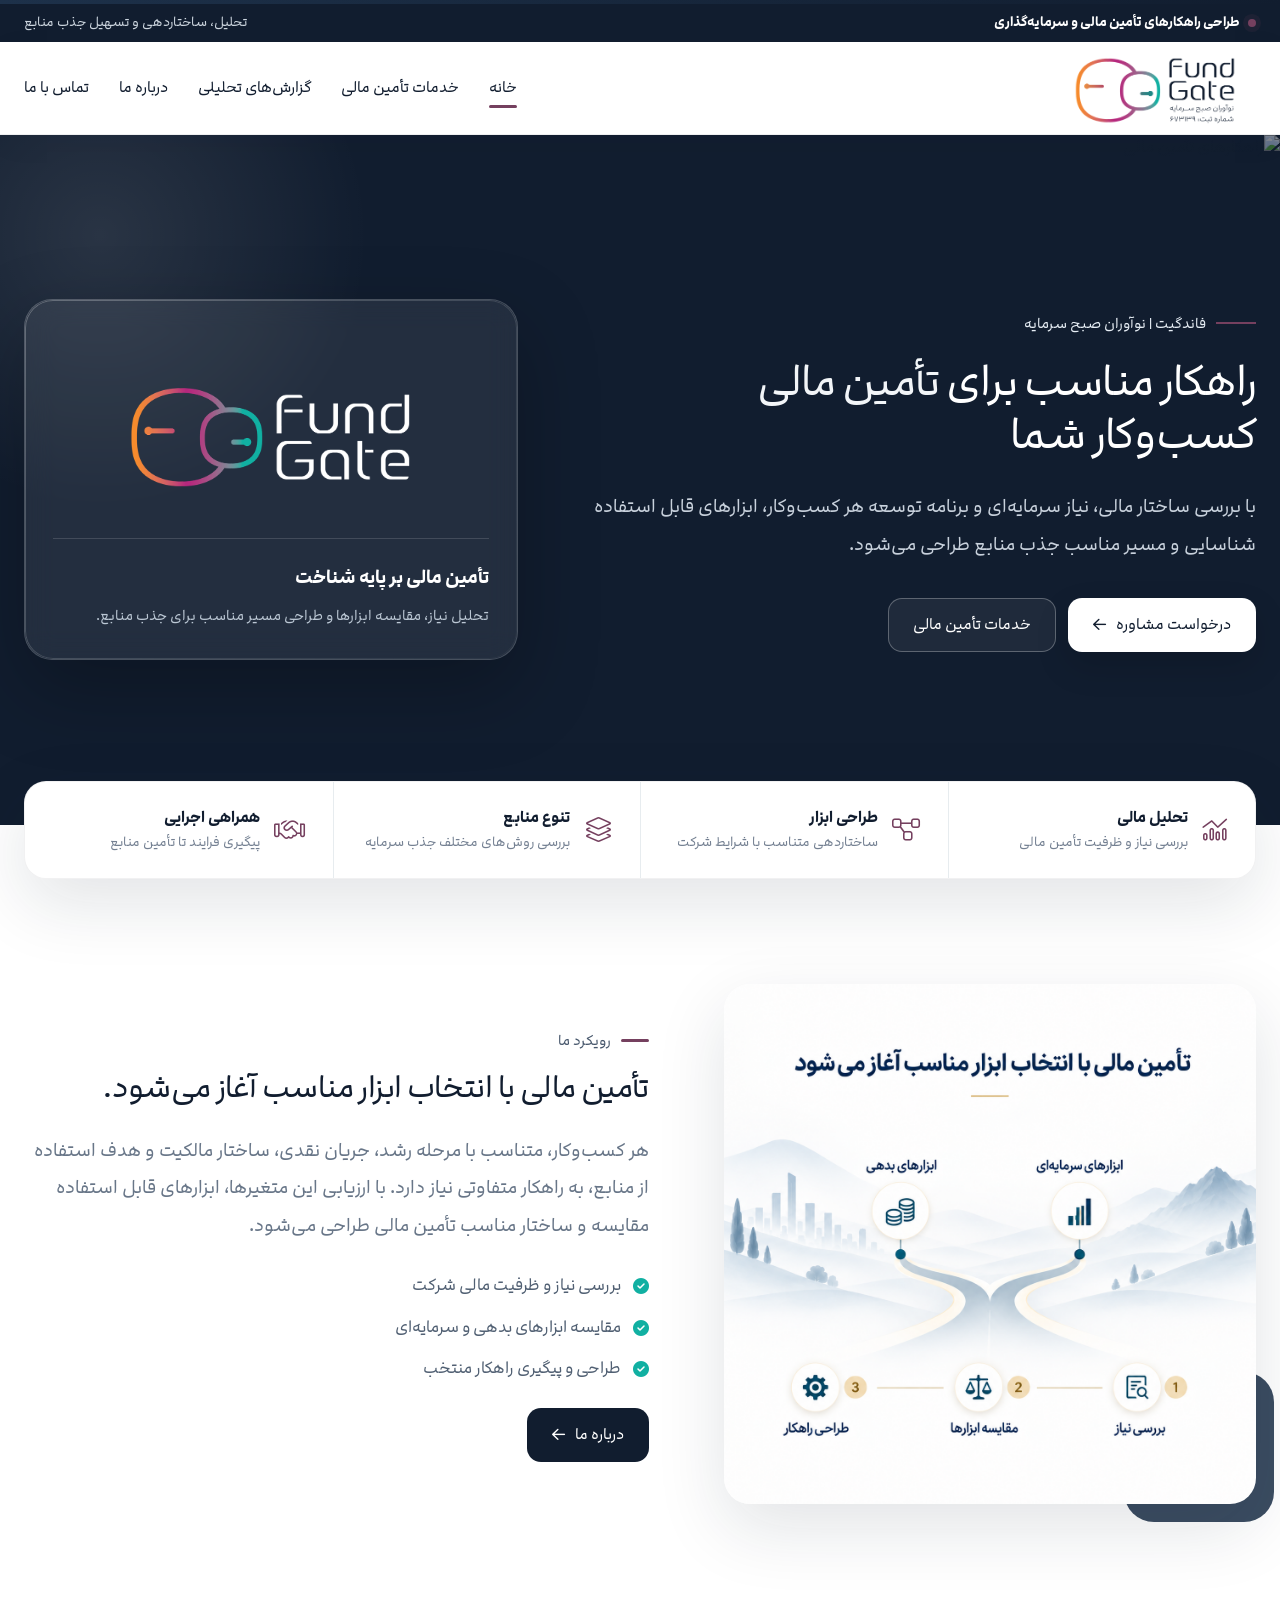
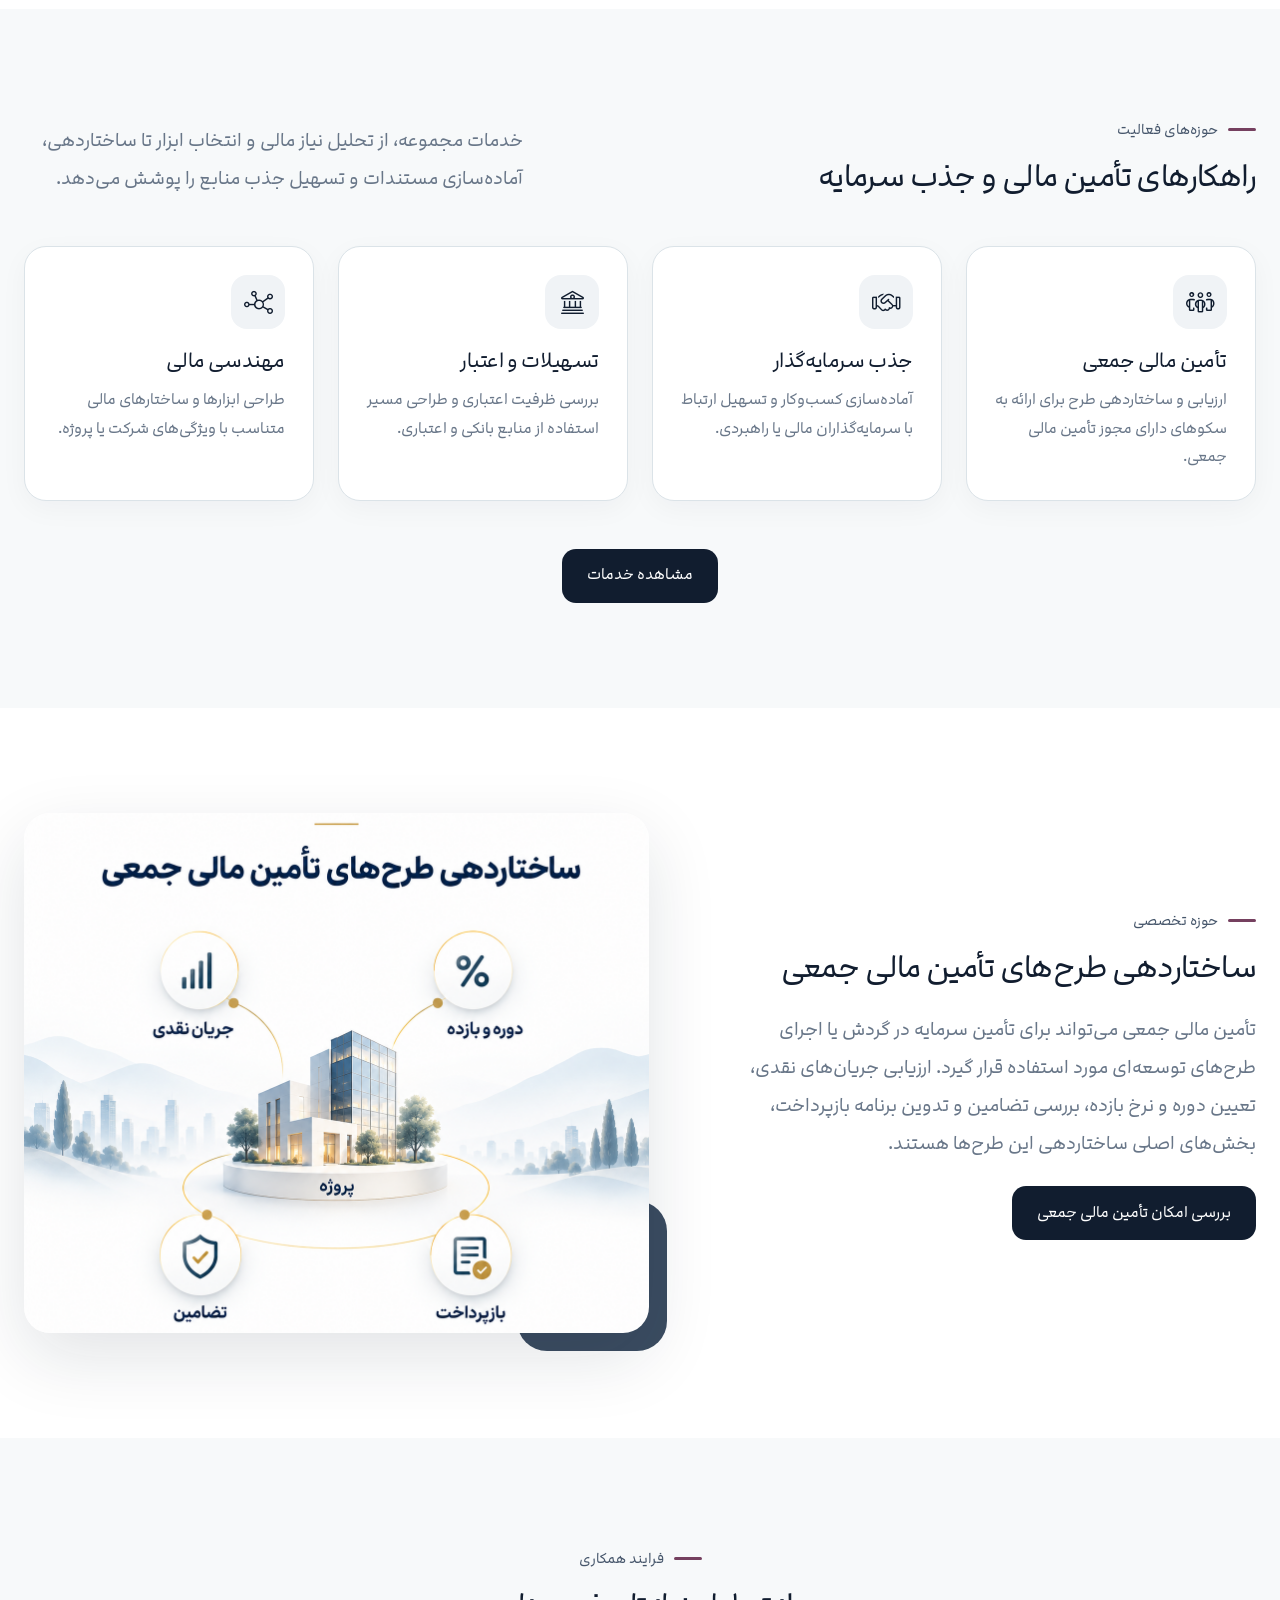
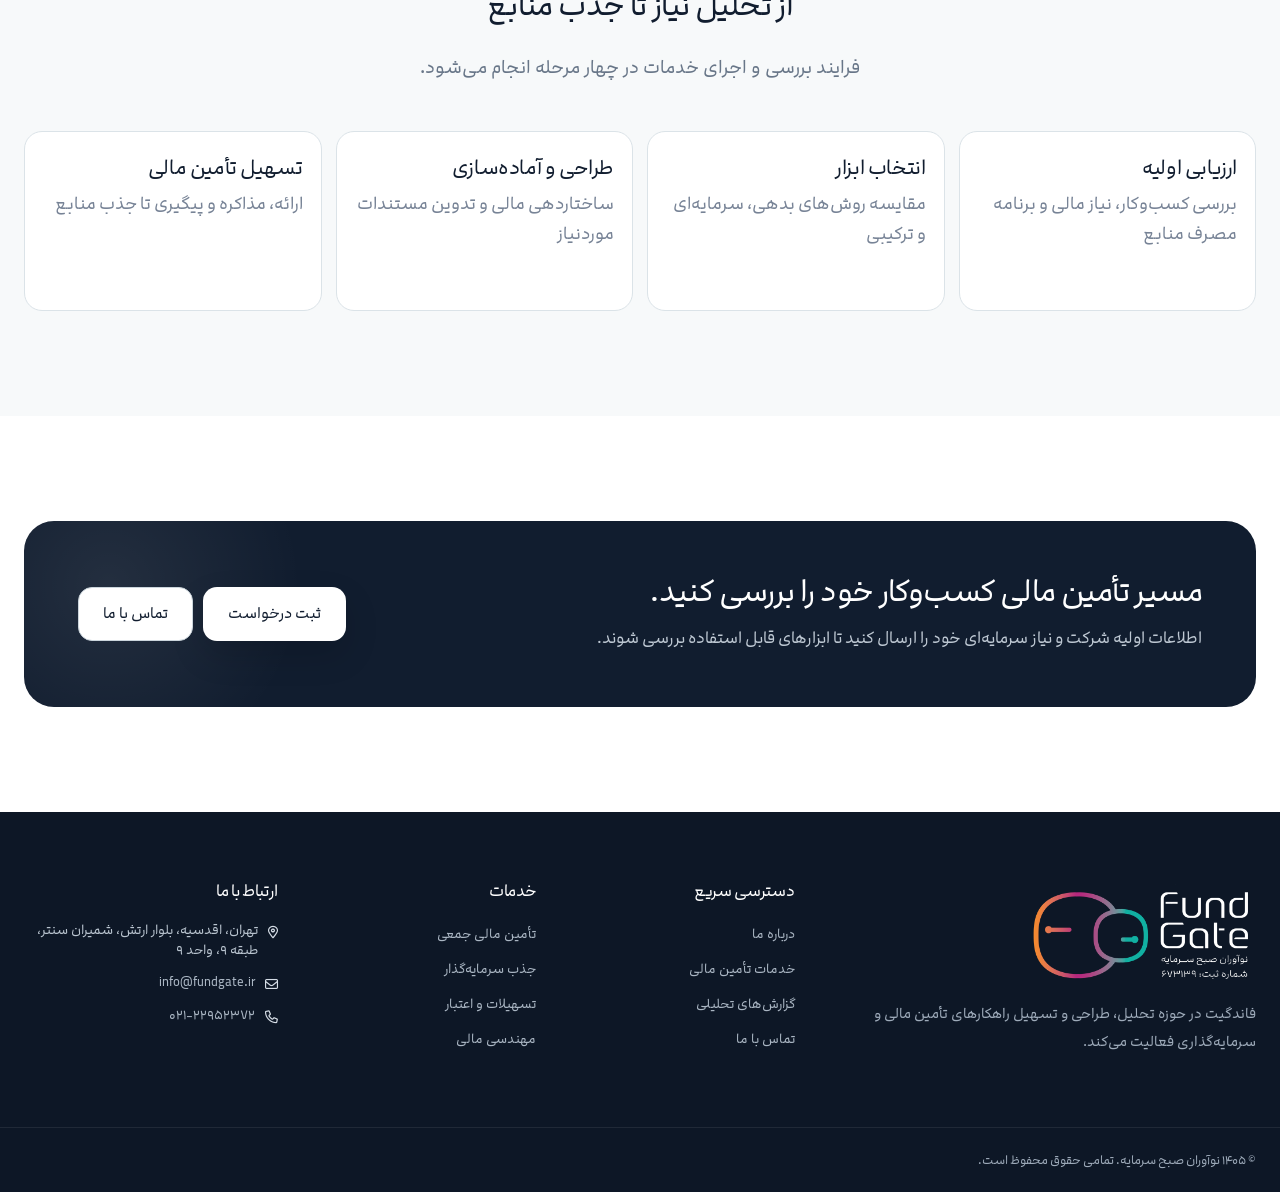
==== commit 22ac3963: "v 1.1.0" ====
--- a/index.html
+++ b/index.html
@@ -3,56 +3,35 @@
 <head>
     <meta charset="utf-8" />
     <meta http-equiv="x-ua-compatible" content="ie=edge" />
-    <meta name="viewport" content="width=device-width,initial-scale=1" />
-    <meta name="description" content="نوآوران صبح سرمایه؛ سکویی حرفه‌ای برای پیوند سرمایه‌گذاران با فرصت‌های سرمایه‌پذیر منتخب و ارزیابی‌شده."/>
+    <meta name="viewport" content="width=device-width,initial-scale=1,viewport-fit=cover" />
+    <meta name="description" content="فاندگیت؛ راهکارهای تأمین مالی و سرمایه‌گذاری." />
     <meta name="theme-color" content="#111d2f" />
     <title>خانه | نوآوران صبح سرمایه</title>
-    <link rel="shortcut icon" href="assets/images/logos/brand-mark-white.png" type="image/png" />
+    <link rel="shortcut icon" href="assets/images/logos/brand-mark.png" type="image/png" />
     <link rel="stylesheet" href="assets/css/bootstrap.rtl.min.css" />
     <link rel="stylesheet" href="assets/css/font-awesome-pro.min.css" />
     <link rel="stylesheet" href="assets/css/animate.css" />
     <link rel="stylesheet" href="assets/css/novavaran.css" />
-    <noscript>
-        <style>
-        .wow {
-            opacity: 1 !important;
-            visibility: visible !important;
-        }
-    </style>
-    </noscript>
+    <noscript><style>.wow{opacity:1!important;visibility:visible!important}</style></noscript>
 </head>
 <body>
 <div class="fg-brand-bar"></div>
 <div class="fg-topbar">
     <div class="fg-container">
-        <div class="brand-line">
-            <span class="brand-dot"></span><strong>پیوند سرمایه هوشمند با فرصت‌های ارزش‌آفرین</strong>
-        </div>
-        <div>اعتماد، تحلیل و ارزش‌آفرینی در مسیر سرمایه‌گذاری</div>
+        <div class="brand-line"><span class="brand-dot"></span><strong>طراحی راهکارهای تأمین مالی و سرمایه‌گذاری</strong></div>
+        <div>تحلیل، ساختاردهی و تسهیل جذب منابع</div>
     </div>
 </div>
 <header class="fg-header">
     <div class="fg-container">
         <div class="fg-header-inner">
-            <a class="fg-logo" href="index.html"
-            ><img src="assets/images/logos/brand-horizontal-light.png" alt="نوآوران صبح سرمایه - Fund Gate"
-            /></a>
-            <nav class="fg-nav" aria-label="منوی اصلی">
-                <ul>
-                    <li><a class="active" href="index.html">خانه</a></li>
-                    <li><a class="" href="about.html">درباره ما</a></li>
-                    <li><a class="" href="analytics.html">گزارش‌های تحلیلی</a></li>
-                    <li><a class="" href="services.html">خدمات ما</a></li>
-                    <li><a class="" href="contact.html">تماس با ما</a></li>
-                </ul>
-            </nav>
-            <button
-                    class="fg-menu-btn"
-                    type="button"
-                    data-bs-toggle="offcanvas"
-                    data-bs-target="#fgMobileMenu"
-                    aria-label="باز کردن منو"
-            >
+            <a class="fg-logo" href="index.html"><img src="assets/images/logos/brand-horizontal-light.png" alt="نوآوران صبح سرمایه - Fund Gate" /></a>
+            <nav class="fg-nav" aria-label="منوی اصلی"><ul><li><a class="active" href="index.html">خانه</a></li>
+<li><a class="" href="services.html">خدمات تأمین مالی</a></li>
+<li><a class="" href="analytics.html">گزارش‌های تحلیلی</a></li>
+<li><a class="" href="about.html">درباره ما</a></li>
+<li><a class="" href="contact.html">تماس با ما</a></li></ul></nav>
+            <button class="fg-menu-btn" type="button" data-bs-toggle="offcanvas" data-bs-target="#fgMobileMenu" aria-label="باز کردن منو">
                 <i class="fa-regular fa-bars"></i>
             </button>
         </div>
@@ -60,322 +39,169 @@
 </header>
 <div class="offcanvas offcanvas-end fg-mobile-menu" tabindex="-1" id="fgMobileMenu">
     <div class="offcanvas-header">
-        <h5 class="offcanvas-title">
-            <img src="assets/images/logos/brand-horizontal-light.png" alt="نوآوران صبح سرمایه" />
-        </h5>
+        <h5 class="offcanvas-title"><img src="assets/images/logos/brand-horizontal-light.png" alt="نوآوران صبح سرمایه" /></h5>
         <button type="button" class="btn-close" data-bs-dismiss="offcanvas" aria-label="بستن"></button>
     </div>
     <div class="offcanvas-body">
-        <nav class="fg-mobile-links" aria-label="منوی موبایل">
-            <a class="active" href="index.html">خانه</a><a class="" href="about.html">درباره ما</a
-        ><a class="" href="analytics.html">گزارش‌های تحلیلی</a><a class="" href="services.html">خدمات ما</a
-        ><a class="" href="contact.html">تماس با ما</a>
-        </nav>
-        <a class="fg-btn fg-btn-primary w-100 mt-4" href="contact.html">شروع همکاری</a>
+        <nav class="fg-mobile-links" aria-label="منوی موبایل"><a class="active" href="index.html">خانه</a><a class="" href="services.html">خدمات تأمین مالی</a><a class="" href="analytics.html">گزارش‌های تحلیلی</a><a class="" href="about.html">درباره ما</a><a class="" href="contact.html">تماس با ما</a></nav>
+        <a class="fg-btn fg-btn-primary w-100 mt-4" href="contact.html">درخواست مشاوره</a>
     </div>
 </div>
 <main>
     <section class="fg-hero">
-        <img class="fg-hero-bg" src="assets/images/hero/h8-hero-bg.webp" alt="چشم‌انداز سرمایه‌گذاری" />
+        <img class="fg-hero-bg" src="https://wallpapershome.com/images/wallpapers/waves-wallpaper-3840x2160-surf-horizon-25502.jpg" alt="راهکارهای تأمین مالی" />
         <div class="fg-container">
             <div class="fg-hero-grid">
                 <div class="fg-hero-copy wow fadeInUp">
-                    <div class="fg-hero-kicker"><span></span>نوآوران صبح سرمایه | Fund Gate</div>
-                    <h1>جایی که <em>سرمایه</em>، فرصت را پیدا می‌کند.</h1>
-                    <p>
-                        ما فرصت‌های دارای ظرفیت رشد را شناسایی و ارزیابی می‌کنیم و میان سرمایه‌گذاران توانمند و
-                        طرح‌های سرمایه‌پذیر منتخب، ارتباطی حرفه‌ای، شفاف و قابل اعتماد شکل می‌دهیم.
-                    </p>
+                    <div class="fg-hero-kicker"><span></span>فاندگیت | نوآوران صبح سرمایه</div>
+                    <h1>راهکار مناسب برای <em>تأمین مالی</em> کسب‌وکار شما</h1>
+                    <p>با بررسی ساختار مالی، نیاز سرمایه‌ای و برنامه توسعه هر کسب‌وکار، ابزارهای قابل استفاده شناسایی و مسیر مناسب جذب منابع طراحی می‌شود.</p>
                     <div class="fg-hero-actions">
-                        <a class="fg-btn fg-btn-primary" href="portfolio.html"
-                        >مشاهده فرصت‌ها <i class="fa-regular fa-arrow-left"></i></a
-                        ><a class="fg-btn fg-btn-outline" href="contact.html#investee">ارائه طرح سرمایه‌پذیر</a>
+                        <a class="fg-btn fg-btn-primary" href="contact.html">درخواست مشاوره <i class="fa-regular fa-arrow-left"></i></a>
+                        <a class="fg-btn fg-btn-outline" href="services.html">خدمات تأمین مالی</a>
                     </div>
                 </div>
                 <div class="fg-hero-panel wow fadeInLeft">
-                    <div class="fg-hero-mark">
-                        <img src="assets/images/logos/brand-horizontal-dark.png" alt="Fund Gate" />
+                    <div class="fg-hero-mark"><img src="assets/images/logos/brand-horizontal-dark.png" alt="Fund Gate" /></div>
+                    <div class="fg-hero-panel-note">
+                        <strong>تأمین مالی بر پایه شناخت</strong>
+                        <span>تحلیل نیاز، مقایسه ابزارها و طراحی مسیر مناسب برای جذب منابع.</span>
                     </div>
-                    <div class="fg-hero-panel-note">
-                        <strong>سرمایه‌گذاری بر پایه شناخت</strong
-                        ><span
-                    >تحلیل، ارزیابی و شبکه‌سازی هدفمند برای تصمیم‌هایی که باید با اطمینان گرفته
-                                    شوند.</span
-                    >
-                    </div>
-                </div>
-            </div>
-        </div>
-    </section>
+                </div>
+            </div>
+        </div>
+    </section>
+
     <div class="fg-trust-strip">
         <div class="fg-container">
             <div class="fg-trust-box">
-                <div class="fg-trust-item">
-                    <i class="fa-light fa-shield-check"></i>
-                    <div>
-                        <strong>اعتماد و شفافیت</strong><span>تعامل حرفه‌ای میان دو سوی سرمایه‌گذاری</span>
-                    </div>
-                </div>
-                <div class="fg-trust-item">
-                    <i class="fa-light fa-chart-mixed"></i>
-                    <div><strong>ارزیابی تخصصی</strong><span>تحلیل فرصت پیش از معرفی به سرمایه‌گذار</span></div>
-                </div>
-                <div class="fg-trust-item">
-                    <i class="fa-light fa-link"></i>
-                    <div><strong>شبکه‌سازی هدفمند</strong><span>اتصال سرمایه مناسب به فرصت مناسب</span></div>
-                </div>
-                <div class="fg-trust-item">
-                    <i class="fa-light fa-arrow-trend-up"></i>
-                    <div>
-                        <strong>ارزش‌آفرینی پایدار</strong><span>تمرکز بر ظرفیت رشد و توسعه اقتصادی</span>
-                    </div>
-                </div>
-            </div>
-        </div>
-    </div>
+                <div class="fg-trust-item"><i class="fa-light fa-chart-mixed"></i><div><strong>تحلیل مالی</strong><span>بررسی نیاز و ظرفیت تأمین مالی</span></div></div>
+                <div class="fg-trust-item"><i class="fa-light fa-diagram-project"></i><div><strong>طراحی ابزار</strong><span>ساختاردهی متناسب با شرایط شرکت</span></div></div>
+                <div class="fg-trust-item"><i class="fa-light fa-layer-group"></i><div><strong>تنوع منابع</strong><span>بررسی روش‌های مختلف جذب سرمایه</span></div></div>
+                <div class="fg-trust-item"><i class="fa-light fa-handshake"></i><div><strong>همراهی اجرایی</strong><span>پیگیری فرایند تا تأمین منابع</span></div></div>
+            </div>
+        </div>
+    </div>
+
     <section class="fg-section">
         <div class="fg-container">
             <div class="fg-about-grid">
                 <div class="fg-image-frame wow fadeInRight">
-                    <img
-                            src="assets/images/about/h8-about-1.webp"
-                            alt="تحلیل و ارزیابی فرصت‌های سرمایه‌گذاری"
-                    />
-                    <div class="fg-image-badge">
-                        <strong>تخصص جوان، نگاه حرفه‌ای</strong
-                        ><span>تیمی پویا در حوزه مالی، ارزیابی کسب‌وکار و توسعه فرصت‌های سرمایه‌گذاری.</span>
-                    </div>
+                    <img src="assets/images/view-img.png" alt="رویکرد تأمین مالی" />
                 </div>
                 <div>
-                    <div class="fg-eyebrow">درباره نوآوران صبح سرمایه</div>
-                    <h2 class="fg-section-title">میان سرمایه و فرصت، اعتماد ایجاد می‌کنیم.</h2>
-                    <p class="fg-lead">
-                        سرمایه‌گذاری موفق پیش از سرمایه به شناخت نیاز دارد. نوآوران صبح سرمایه با رویکردی تحلیلی
-                        و ساختاریافته، فرصت‌ها را بررسی می‌کند و زمینه تعامل مؤثر میان سرمایه‌گذار و سرمایه‌پذیر
-                        را فراهم می‌سازد.
-                    </p>
+                    <div class="fg-eyebrow">رویکرد ما</div>
+                    <h2 class="fg-section-title">تأمین مالی با انتخاب ابزار مناسب آغاز می‌شود.</h2>
+                    <p class="fg-lead">هر کسب‌وکار، متناسب با مرحله رشد، جریان نقدی، ساختار مالکیت و هدف استفاده از منابع، به راهکار متفاوتی نیاز دارد. با ارزیابی این متغیرها، ابزارهای قابل استفاده مقایسه و ساختار مناسب تأمین مالی طراحی می‌شود.</p>
                     <ul class="fg-list">
-                        <li>
-                            <i class="fa-solid fa-circle-check"></i
-                            ><span>شناسایی طرح‌ها و شرکت‌های دارای ظرفیت رشد و سرمایه‌پذیری</span>
-                        </li>
-                        <li>
-                            <i class="fa-solid fa-circle-check"></i
-                            ><span>ارزیابی تخصصی با تمرکز بر منطق اقتصادی، بازار و قابلیت توسعه</span>
-                        </li>
-                        <li>
-                            <i class="fa-solid fa-circle-check"></i
-                            ><span>ایجاد ارتباط حرفه‌ای، امن و متناسب با اهداف طرفین</span>
-                        </li>
+                        <li><i class="fa-solid fa-circle-check"></i><span>بررسی نیاز و ظرفیت مالی شرکت</span></li>
+                        <li><i class="fa-solid fa-circle-check"></i><span>مقایسه ابزارهای بدهی و سرمایه‌ای</span></li>
+                        <li><i class="fa-solid fa-circle-check"></i><span>طراحی و پیگیری راهکار منتخب</span></li>
                     </ul>
-                    <a class="fg-btn fg-btn-dark mt-4" href="about.html"
-                    >بیشتر درباره ما <i class="fa-regular fa-arrow-left"></i
-                    ></a>
-                </div>
-            </div>
-        </div>
-    </section>
+                    <a class="fg-btn fg-btn-dark mt-4" href="about.html">درباره ما <i class="fa-regular fa-arrow-left"></i></a>
+                </div>
+            </div>
+        </div>
+    </section>
+
     <section class="fg-section fg-section-soft">
         <div class="fg-container">
             <div class="row align-items-end mb-5">
                 <div class="col-lg-7">
-                    <div class="fg-eyebrow">آنچه برای همکاری می‌سازیم</div>
-                    <h2 class="fg-section-title mb-0">یک مسیر حرفه‌ای برای تصمیم‌گیری بهتر</h2>
-                </div>
-                <div class="col-lg-5">
-                    <p class="fg-lead mt-3 mt-lg-0">
-                        هر تعامل با هدف کاهش ابهام، افزایش کیفیت تصمیم و شکل‌گیری ارتباطی سازنده طراحی می‌شود.
-                    </p>
-                </div>
+                    <div class="fg-eyebrow">حوزه‌های فعالیت</div>
+                    <h2 class="fg-section-title mb-0">راهکارهای تأمین مالی و جذب سرمایه</h2>
+                </div>
+                <div class="col-lg-5"><p class="fg-lead mt-3 mt-lg-0">خدمات مجموعه، از تحلیل نیاز مالی و انتخاب ابزار تا ساختاردهی، آماده‌سازی مستندات و تسهیل جذب منابع را پوشش می‌دهد.</p></div>
             </div>
             <div class="row g-4">
-                <div class="col-md-6 col-xl-3">
-                    <div class="fg-card">
-                        <div class="fg-icon"><i class="fa-light fa-magnifying-glass-chart"></i></div>
-                        <h3>شناسایی فرصت</h3>
-                        <p>رصد و شناسایی فرصت‌های اقتصادی دارای ظرفیت رشد، توسعه و جذب سرمایه.</p>
-                    </div>
-                </div>
-                <div class="col-md-6 col-xl-3">
-                    <div class="fg-card">
-                        <div class="fg-icon"><i class="fa-light fa-chart-network"></i></div>
-                        <h3>ارزیابی و تحلیل</h3>
-                        <p>بررسی ساختار کسب‌وکار، بازار، منطق مالی و تناسب فرصت با سرمایه‌گذاری.</p>
-                    </div>
-                </div>
-                <div class="col-md-6 col-xl-3">
-                    <div class="fg-card">
-                        <div class="fg-icon"><i class="fa-light fa-people-arrows-left-right"></i></div>
-                        <h3>تطبیق هدفمند</h3>
-                        <p>
-                            معرفی فرصت‌ها به سرمایه‌گذارانی که از نظر راهبرد، ظرفیت و افق سرمایه‌گذاری تناسب
-                            دارند.
-                        </p>
-                    </div>
-                </div>
-                <div class="col-md-6 col-xl-3">
-                    <div class="fg-card">
-                        <div class="fg-icon"><i class="fa-light fa-handshake"></i></div>
-                        <h3>تسهیل تعامل</h3>
-                        <p>فراهم‌سازی بستر مذاکره و ارتباط حرفه‌ای تا رسیدن طرفین به تصمیم آگاهانه.</p>
-                    </div>
-                </div>
-            </div>
-        </div>
-    </section>
+                <div class="col-md-6 col-xl-3"><div class="fg-card"><div class="fg-icon"><i class="fa-light fa-people-group"></i></div><h3>تأمین مالی جمعی</h3><p>ارزیابی و ساختاردهی طرح برای ارائه به سکوهای دارای مجوز تأمین مالی جمعی.</p></div></div>
+                <div class="col-md-6 col-xl-3"><div class="fg-card"><div class="fg-icon"><i class="fa-light fa-handshake"></i></div><h3>جذب سرمایه‌گذار</h3><p>آماده‌سازی کسب‌وکار و تسهیل ارتباط با سرمایه‌گذاران مالی یا راهبردی.</p></div></div>
+                <div class="col-md-6 col-xl-3"><div class="fg-card"><div class="fg-icon"><i class="fa-light fa-building-columns"></i></div><h3>تسهیلات و اعتبار</h3><p>بررسی ظرفیت اعتباری و طراحی مسیر استفاده از منابع بانکی و اعتباری.</p></div></div>
+                <div class="col-md-6 col-xl-3"><div class="fg-card"><div class="fg-icon"><i class="fa-light fa-chart-network"></i></div><h3>مهندسی مالی</h3><p>طراحی ابزارها و ساختارهای مالی متناسب با ویژگی‌های شرکت یا پروژه.</p></div></div>
+            </div>
+            <div class="text-center mt-5"><a class="fg-btn fg-btn-dark" href="services.html">مشاهده خدمات</a></div>
+        </div>
+    </section>
+
     <section class="fg-section">
         <div class="fg-container">
-            <div class="d-flex flex-column flex-lg-row justify-content-between align-items-lg-end gap-3 mb-5">
+            <div class="fg-about-grid">
                 <div>
-                    <div class="fg-eyebrow">پورتفو و فرصت‌های منتخب</div>
-                    <h2 class="fg-section-title mb-0">فرصت‌هایی برای ساختن آینده</h2>
-                </div>
-                <a class="fg-btn fg-btn-outline" href="portfolio.html">مشاهده پورتفو</a>
-            </div>
-            <div class="row g-4">
-                <div class="col-lg-4">
-                    <a href="portfolio.html" class="fg-portfolio-card d-block"
-                    ><img src="assets/images/project/h7-project-1.webp" alt="فناوری و اقتصاد دیجیتال" />
-                        <div class="fg-portfolio-content">
-                            <span class="fg-tag">فناوری و اقتصاد دیجیتال</span>
-                            <h3>کسب‌وکارهای مقیاس‌پذیر</h3>
-                            <p>فرصت‌هایی با تمرکز بر رشد، بازار و ظرفیت توسعه راهبردی.</p>
-                        </div></a
-                    >
-                </div>
-                <div class="col-lg-4">
-                    <a href="portfolio.html" class="fg-portfolio-card d-block"
-                    ><img src="assets/images/project/h7-project-2.webp" alt="صنایع و زیرساخت" />
-                        <div class="fg-portfolio-content">
-                            <span class="fg-tag">صنعت و زیرساخت</span>
-                            <h3>پروژه‌های ارزش‌آفرین</h3>
-                            <p>طرح‌هایی با منطق اقتصادی روشن و قابلیت ایجاد ارزش پایدار.</p>
-                        </div></a
-                    >
-                </div>
-                <div class="col-lg-4">
-                    <a href="portfolio.html" class="fg-portfolio-card d-block"
-                    ><img src="assets/images/project/h7-project-3.webp" alt="فرصت‌های نوآورانه" />
-                        <div class="fg-portfolio-content">
-                            <span class="fg-tag">فرصت‌های نوآورانه</span>
-                            <h3>بازارهای آینده</h3>
-                            <p>شناسایی حوزه‌هایی که فناوری و سرمایه در آن‌ها به یکدیگر می‌رسند.</p>
-                        </div></a
-                    >
-                </div>
-            </div>
-        </div>
-    </section>
+                    <div class="fg-eyebrow">حوزه تخصصی</div>
+                    <h2 class="fg-section-title">ساختاردهی طرح‌های تأمین مالی جمعی</h2>
+                    <p class="fg-lead">تأمین مالی جمعی می‌تواند برای تأمین سرمایه در گردش یا اجرای طرح‌های توسعه‌ای مورد استفاده قرار گیرد. ارزیابی جریان‌های نقدی، تعیین دوره و نرخ بازده، بررسی تضامین و تدوین برنامه بازپرداخت، بخش‌های اصلی ساختاردهی این طرح‌ها هستند.</p>
+                    <a class="fg-btn fg-btn-dark mt-4" href="contact.html">بررسی امکان تأمین مالی جمعی</a>
+                </div>
+                <div class="fg-image-frame wow fadeInLeft"><img src="assets/images/str-img.png" alt="تأمین مالی جمعی" /></div>
+            </div>
+        </div>
+    </section>
+
     <section class="fg-section fg-section-soft">
         <div class="fg-container">
-            <div class="text-center mx-auto" style="max-width: 760px">
-                <div class="fg-eyebrow justify-content-center">فرآیند همکاری</div>
-                <h2 class="fg-section-title">از شناسایی فرصت تا شکل‌گیری سرمایه‌گذاری</h2>
-                <p class="fg-lead">
-                    یک فرآیند روشن برای کاهش ابهام، افزایش کیفیت ارزیابی و رسیدن به تعامل اثربخش.
-                </p>
+            <div class="text-center mx-auto" style="max-width:760px">
+                <div class="fg-eyebrow justify-content-center">فرایند همکاری</div>
+                <h2 class="fg-section-title">از تحلیل نیاز تا جذب منابع</h2>
+                <p class="fg-lead">فرایند بررسی و اجرای خدمات در چهار مرحله انجام می‌شود.</p>
             </div>
             <div class="fg-process">
-                <div class="fg-process-item">
-                    <h4>شناسایی</h4>
-                    <p>رصد فرصت‌های دارای ظرفیت</p>
-                </div>
-                <div class="fg-process-item">
-                    <h4>ارزیابی</h4>
-                    <p>بررسی اقتصادی و کسب‌وکار</p>
-                </div>
-                <div class="fg-process-item">
-                    <h4>انتخاب</h4>
-                    <p>گزینش فرصت‌های واجد شرایط</p>
-                </div>
-                <div class="fg-process-item">
-                    <h4>معرفی</h4>
-                    <p>تطبیق با سرمایه‌گذار مناسب</p>
-                </div>
-                <div class="fg-process-item">
-                    <h4>مذاکره</h4>
-                    <p>تسهیل تعامل و تبادل اطلاعات</p>
-                </div>
-                <div class="fg-process-item">
-                    <h4>همکاری</h4>
-                    <p>حرکت به سوی توافق و سرمایه‌گذاری</p>
-                </div>
-            </div>
-        </div>
-    </section>
+                <div class="fg-process-item"><h4>ارزیابی اولیه</h4><p>بررسی کسب‌وکار، نیاز مالی و برنامه مصرف منابع</p></div>
+                <div class="fg-process-item"><h4>انتخاب ابزار</h4><p>مقایسه روش‌های بدهی، سرمایه‌ای و ترکیبی</p></div>
+                <div class="fg-process-item"><h4>طراحی و آماده‌سازی</h4><p>ساختاردهی مالی و تدوین مستندات موردنیاز</p></div>
+                <div class="fg-process-item"><h4>تسهیل تأمین مالی</h4><p>ارائه، مذاکره و پیگیری تا جذب منابع</p></div>
+            </div>
+        </div>
+    </section>
+
     <section class="fg-section">
         <div class="fg-container">
             <div class="fg-cta">
                 <div class="fg-cta-inner">
-                    <div>
-                        <h2>برای شروع یک گفت‌وگوی حرفه‌ای آماده‌اید؟</h2>
-                        <p>
-                            چه سرمایه‌گذار باشید و چه در جست‌وجوی سرمایه، مسیر همکاری از شناخت دقیق نیاز شما
-                            آغاز می‌شود.
-                        </p>
-                    </div>
-                    <div class="fg-cta-actions">
-                        <a class="fg-btn fg-btn-primary" href="contact.html#investor">سرمایه‌گذار هستم</a
-                        ><a class="fg-btn fg-btn-outline" href="contact.html#investee"
-                    >به دنبال جذب سرمایه هستم</a
-                    >
-                    </div>
+                    <div><h2>مسیر تأمین مالی کسب‌وکار خود را بررسی کنید.</h2><p>اطلاعات اولیه شرکت و نیاز سرمایه‌ای خود را ارسال کنید تا ابزارهای قابل استفاده بررسی شوند.</p></div>
+                    <div class="fg-cta-actions"><a class="fg-btn fg-btn-primary" href="contact.html">ثبت درخواست</a><a class="fg-btn fg-btn-outline" href="contact.html">تماس با ما</a></div>
                 </div>
             </div>
         </div>
     </section>
 </main>
+
 <footer class="fg-footer">
     <div class="fg-container">
         <div class="fg-footer-grid">
             <div>
-                <a class="fg-footer-logo" href="index.html"
-                ><img src="assets/images/logos/brand-footer.png" alt="نوآوران صبح سرمایه"
-                /></a>
-                <p>
-                    نوآوران صبح سرمایه، بستری حرفه‌ای برای شناسایی و ارزیابی فرصت‌های سرمایه‌گذاری و ایجاد
-                    ارتباط مؤثر میان صاحبان سرمایه و صاحبان فرصت است.
-                </p>
+                <a class="fg-footer-logo" href="index.html"><img src="assets/images/logos/brand-footer.png" alt="نوآوران صبح سرمایه" /></a>
+                <p>فاندگیت در حوزه تحلیل، طراحی و تسهیل راهکارهای تأمین مالی و سرمایه‌گذاری فعالیت می‌کند.</p>
             </div>
             <div>
                 <h4>دسترسی سریع</h4>
                 <ul>
                     <li><a href="about.html">درباره ما</a></li>
+                    <li><a href="services.html">خدمات تأمین مالی</a></li>
                     <li><a href="analytics.html">گزارش‌های تحلیلی</a></li>
-                    <li><a href="services.html">خدمات ما</a></li>
                     <li><a href="contact.html">تماس با ما</a></li>
                 </ul>
             </div>
             <div>
-                <h4>مسیرهای همکاری</h4>
+                <h4>خدمات</h4>
                 <ul>
-                    <li><a href="services.html#investor">خدمات سرمایه‌گذاران</a></li>
-                    <li><a href="services.html#investee">خدمات سرمایه‌پذیران</a></li>
-                    <li><a href="analytics.html">تحلیل و گزارش</a></li>
-                    <li><a href="contact.html">درخواست جلسه</a></li>
+                    <li><a href="services.html">تأمین مالی جمعی</a></li>
+                    <li><a href="services.html">جذب سرمایه‌گذار</a></li>
+                    <li><a href="services.html">تسهیلات و اعتبار</a></li>
+                    <li><a href="services.html">مهندسی مالی</a></li>
                 </ul>
             </div>
             <div>
                 <h4>ارتباط با ما</h4>
                 <div class="fg-footer-contact">
-                    <div>
-                        <i class="fa-regular fa-location-dot"></i><span>تهران - اقدسیه - بلوار ارتش - شمیران سنتر - طبقه 9 واحد 9 </span>
-                    </div>
-                    <div>
-                        <i class="fa-regular fa-envelope"></i><span>info@fundgate.ir</span>
-                    </div>
-                    <div>
-                        <i class="fa-regular fa-phone"></i><span>021-22952372</span>
-                    </div>
+                    <div><i class="fa-regular fa-location-dot"></i><span>تهران، اقدسیه، بلوار ارتش، شمیران سنتر، طبقه ۹، واحد ۹</span></div>
+                    <div><i class="fa-regular fa-envelope"></i><span><a href="mailto:info@fundgate.ir">info@fundgate.ir</a></span></div>
+                    <div><i class="fa-regular fa-phone"></i><span><a href="tel:02122952372">۰۲۱-۲۲۹۵۲۳۷۲</a></span></div>
                 </div>
             </div>
         </div>
     </div>
     <div class="fg-footer-bottom">
-        <div class="fg-container">
-            <p>© ۱۴۰۵ نوآوران صبح سرمایه — تمامی حقوق محفوظ است.</p>
-            <p>طراحی و توسعه توسط گروه بستا</p>
-        </div>
+        <div class="fg-container"><p>© ۱۴۰۵ نوآوران صبح سرمایه. تمامی حقوق محفوظ است.</p></div>
     </div>
 </footer>
 <script src="assets/js/jquery.min.js"></script>
@@ -383,4 +209,4 @@
 <script src="assets/js/wow.min.js"></script>
 <script src="assets/js/wow-safe-init.js"></script>
 </body>
-</html>
+</html>
--- a/assets/css/novavaran.css
+++ b/assets/css/novavaran.css
@@ -92,7 +92,7 @@
   background: var(--fg-surface);
 }
 .fg-section-title {
-  font-size: clamp(30px, 4vw, 35px);
+  font-size: clamp(30px, 4vw, 30px);
   line-height: 1.35;
   margin: 0 0 22px;
 }
@@ -362,7 +362,7 @@
 }
 .fg-hero h1 {
   color: #fff;
-  font-size: clamp(42px, 5.3vw, 43px);
+  font-size: clamp(42px, 5.3vw, 42px);
   line-height: 1.28;
   margin-bottom: 25px;
 }
@@ -523,7 +523,7 @@
 }
 .fg-trust-item span {
   display: block;
-  font-size: 12px;
+  font-size: 13px;
   color: var(--fg-muted);
   margin-top: 4px;
 }
@@ -655,7 +655,7 @@
 /* Process */
 .fg-process {
   display: grid;
-  grid-template-columns: repeat(6, 1fr);
+  grid-template-columns: repeat(4, 1fr);
   gap: 14px;
   margin-top: 44px;
 }
@@ -673,11 +673,11 @@
   margin-bottom: 30px;
 }
 .fg-process-item h4 {
+  font-size: 20px;
+  margin-bottom: 9px;
+}
+.fg-process-item p {
   font-size: 17px;
-  margin-bottom: 9px;
-}
-.fg-process-item p {
-  font-size: 13px;
   line-height: 1.8;
   color: #778396;
   margin: 0;
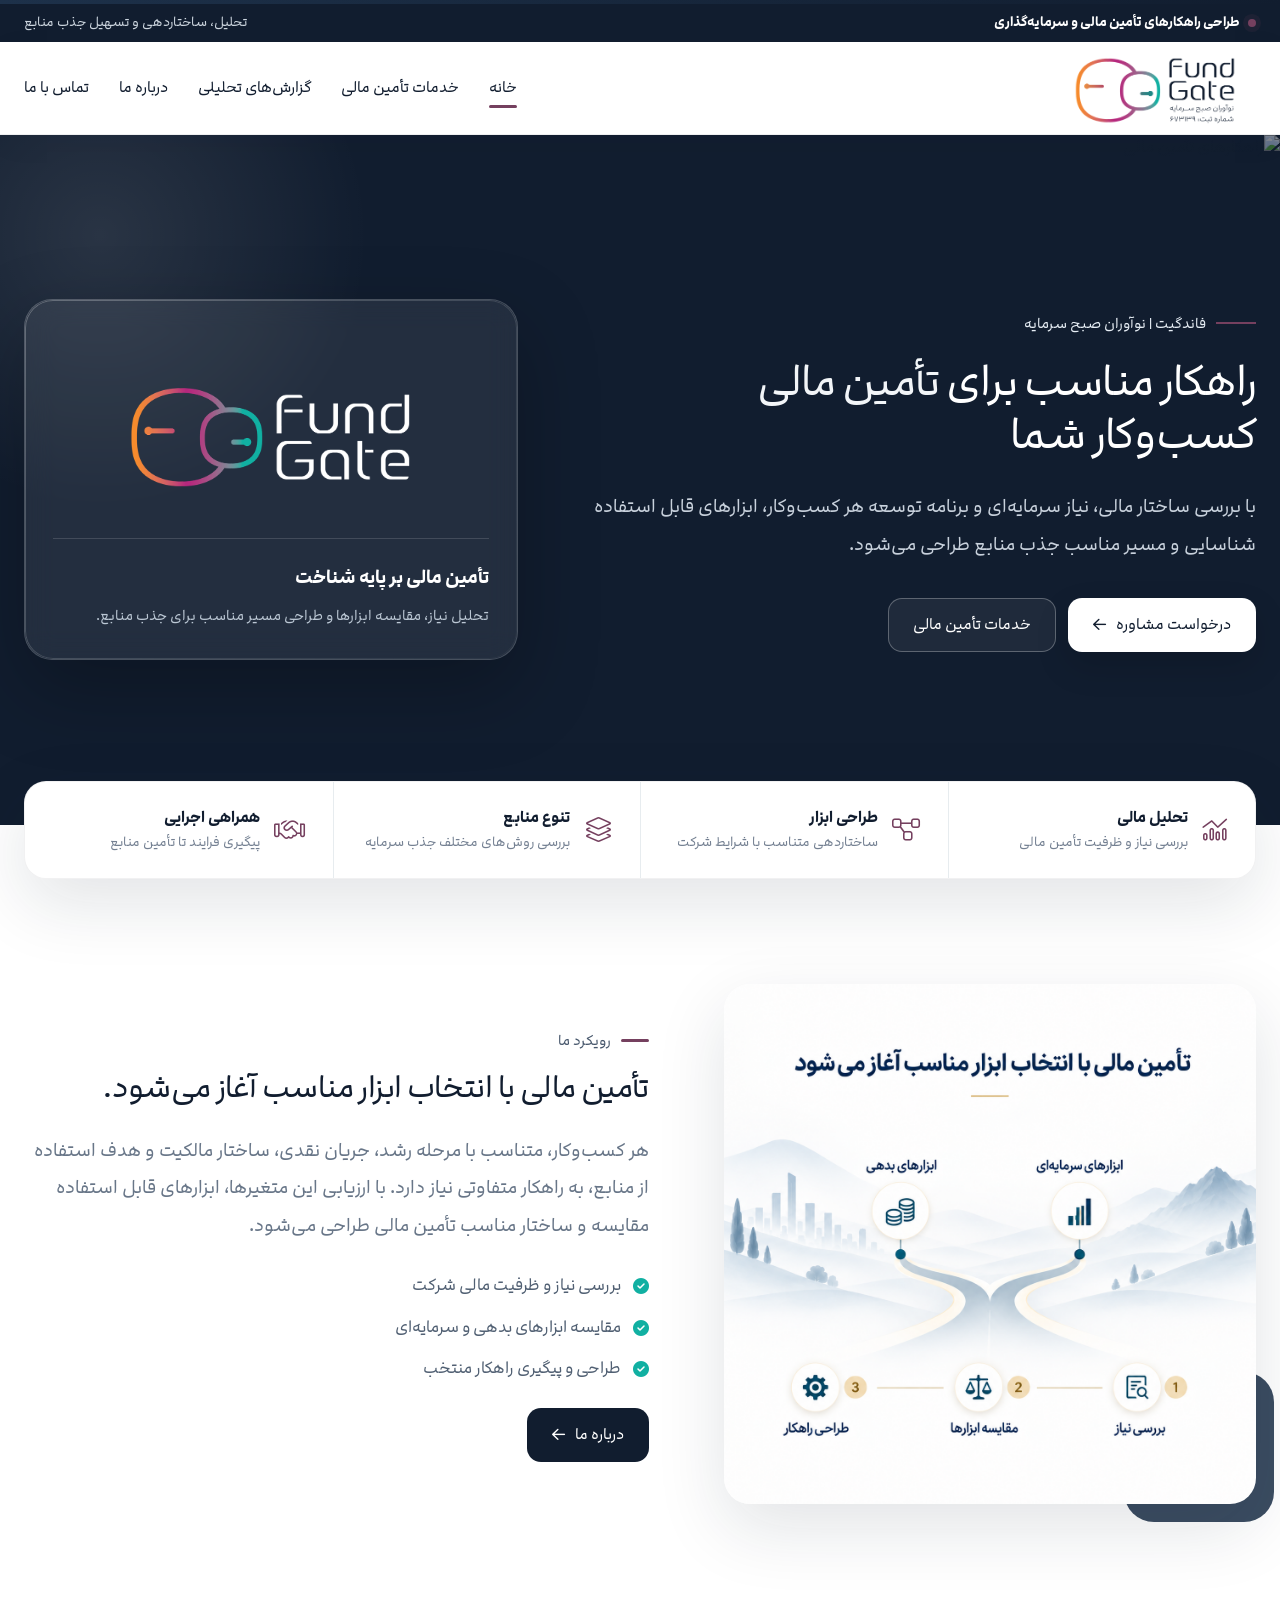
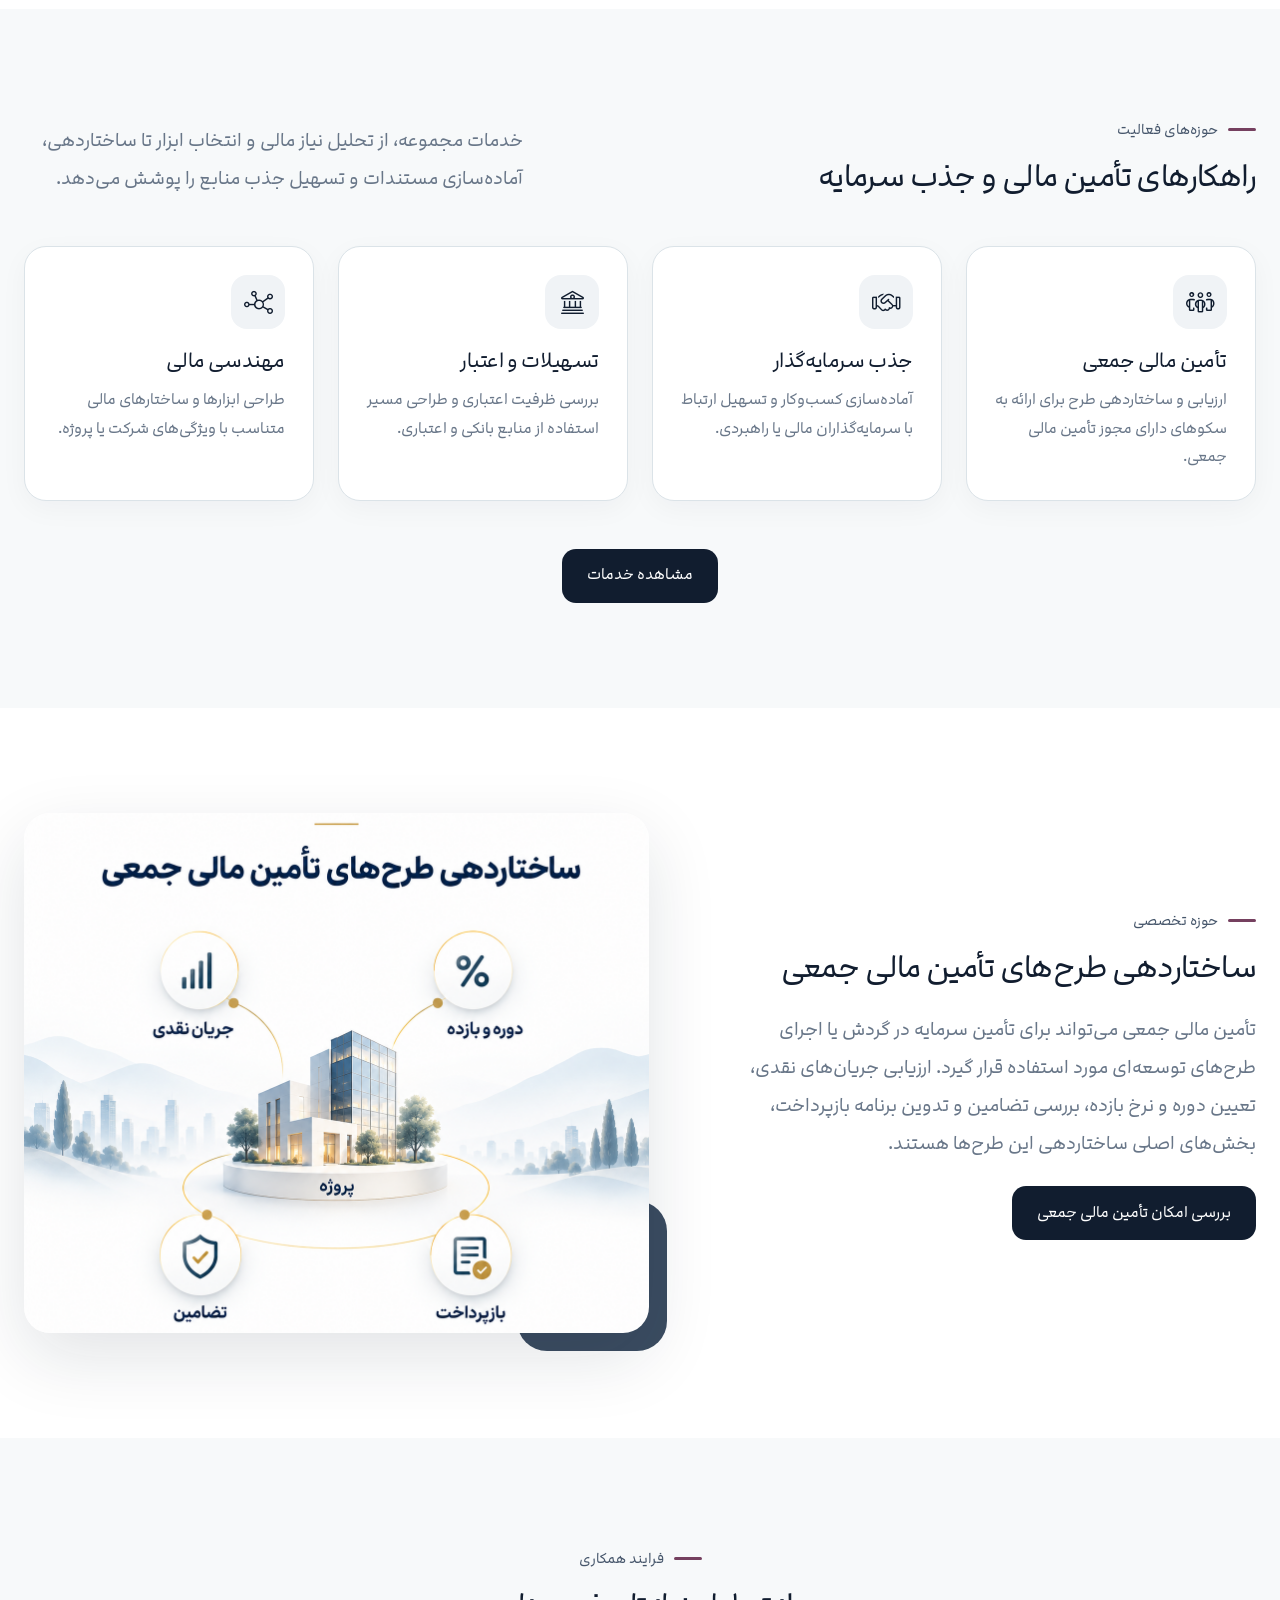
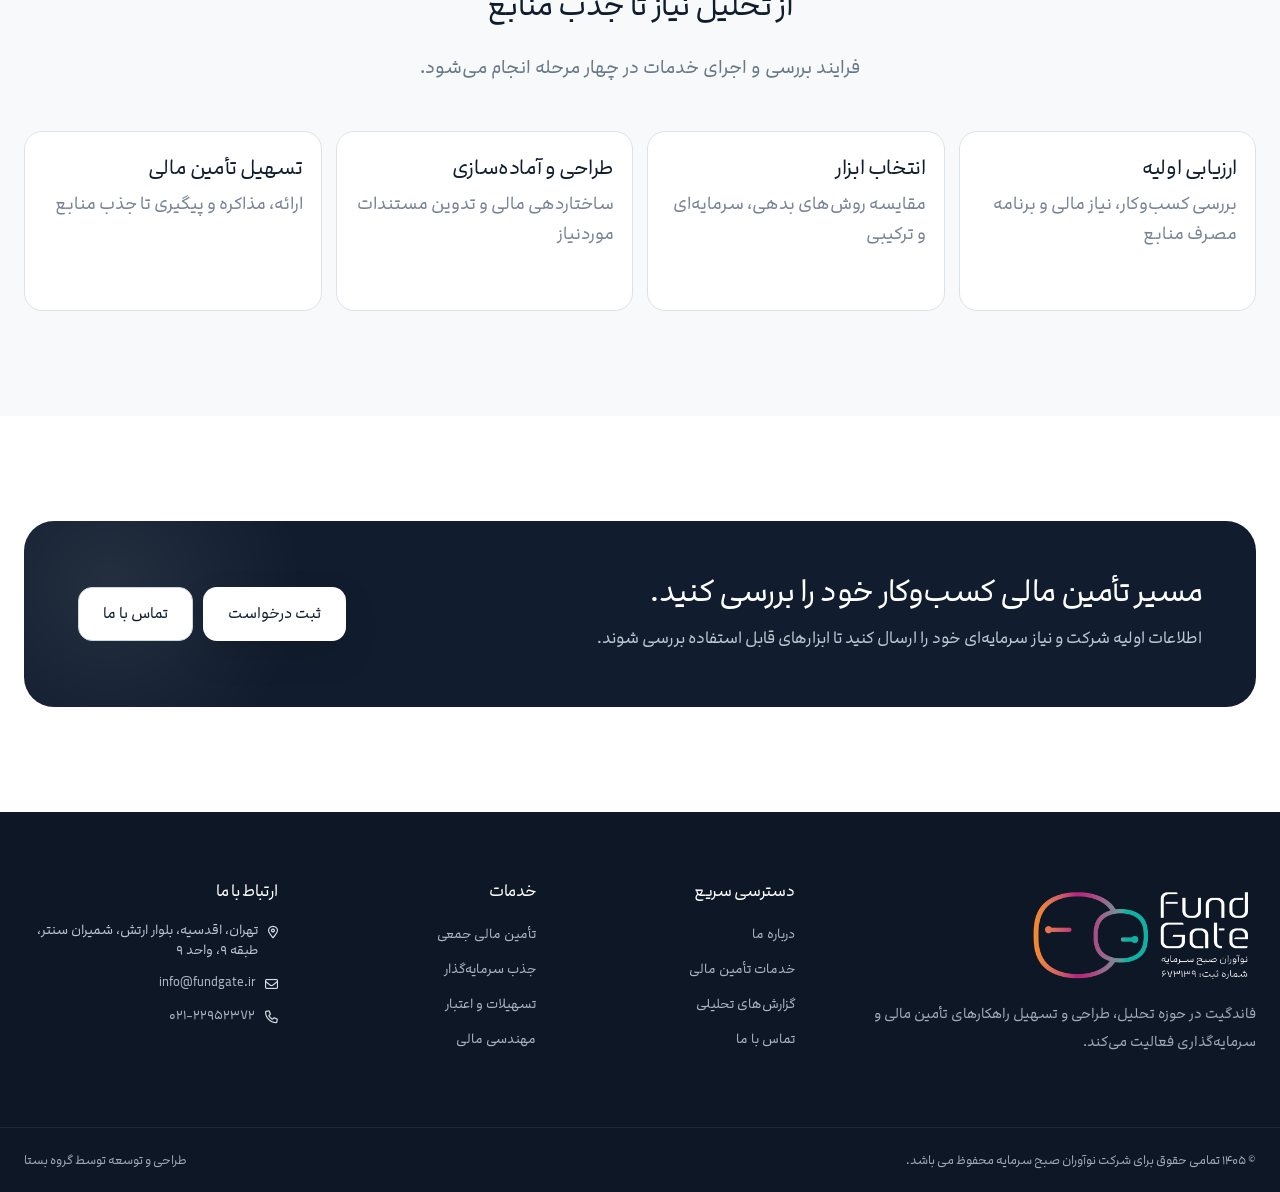
==== commit acdf03ee: "v 1.1.1" ====
--- a/index.html
+++ b/index.html
@@ -201,7 +201,10 @@
         </div>
     </div>
     <div class="fg-footer-bottom">
-        <div class="fg-container"><p>© ۱۴۰۵ نوآوران صبح سرمایه. تمامی حقوق محفوظ است.</p></div>
+        <div class="fg-container">
+            <p>© ۱۴۰۵ تمامی حقوق برای شرکت نوآوران صبح سرمایه محفوظ می باشد.</p>
+            <p>طراحی و توسعه توسط گروه بستا</p>
+        </div>
     </div>
 </footer>
 <script src="assets/js/jquery.min.js"></script>
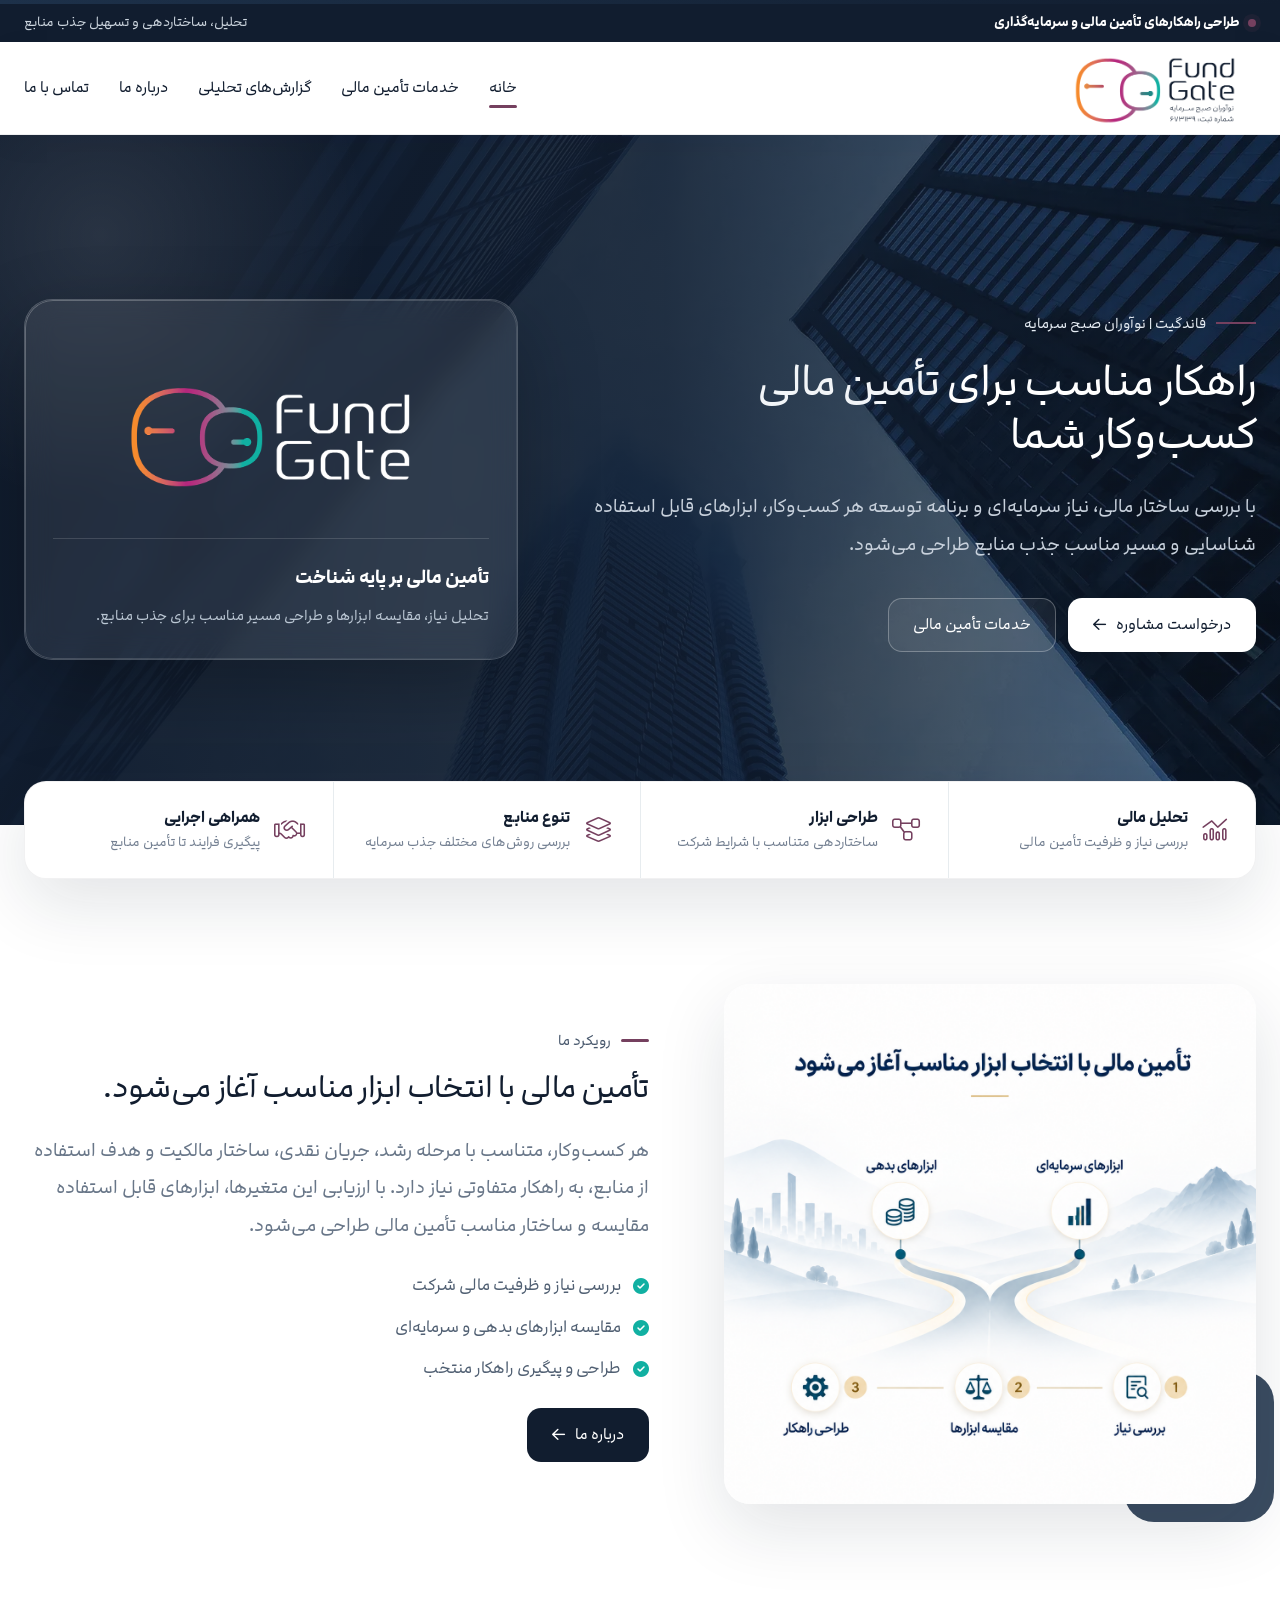
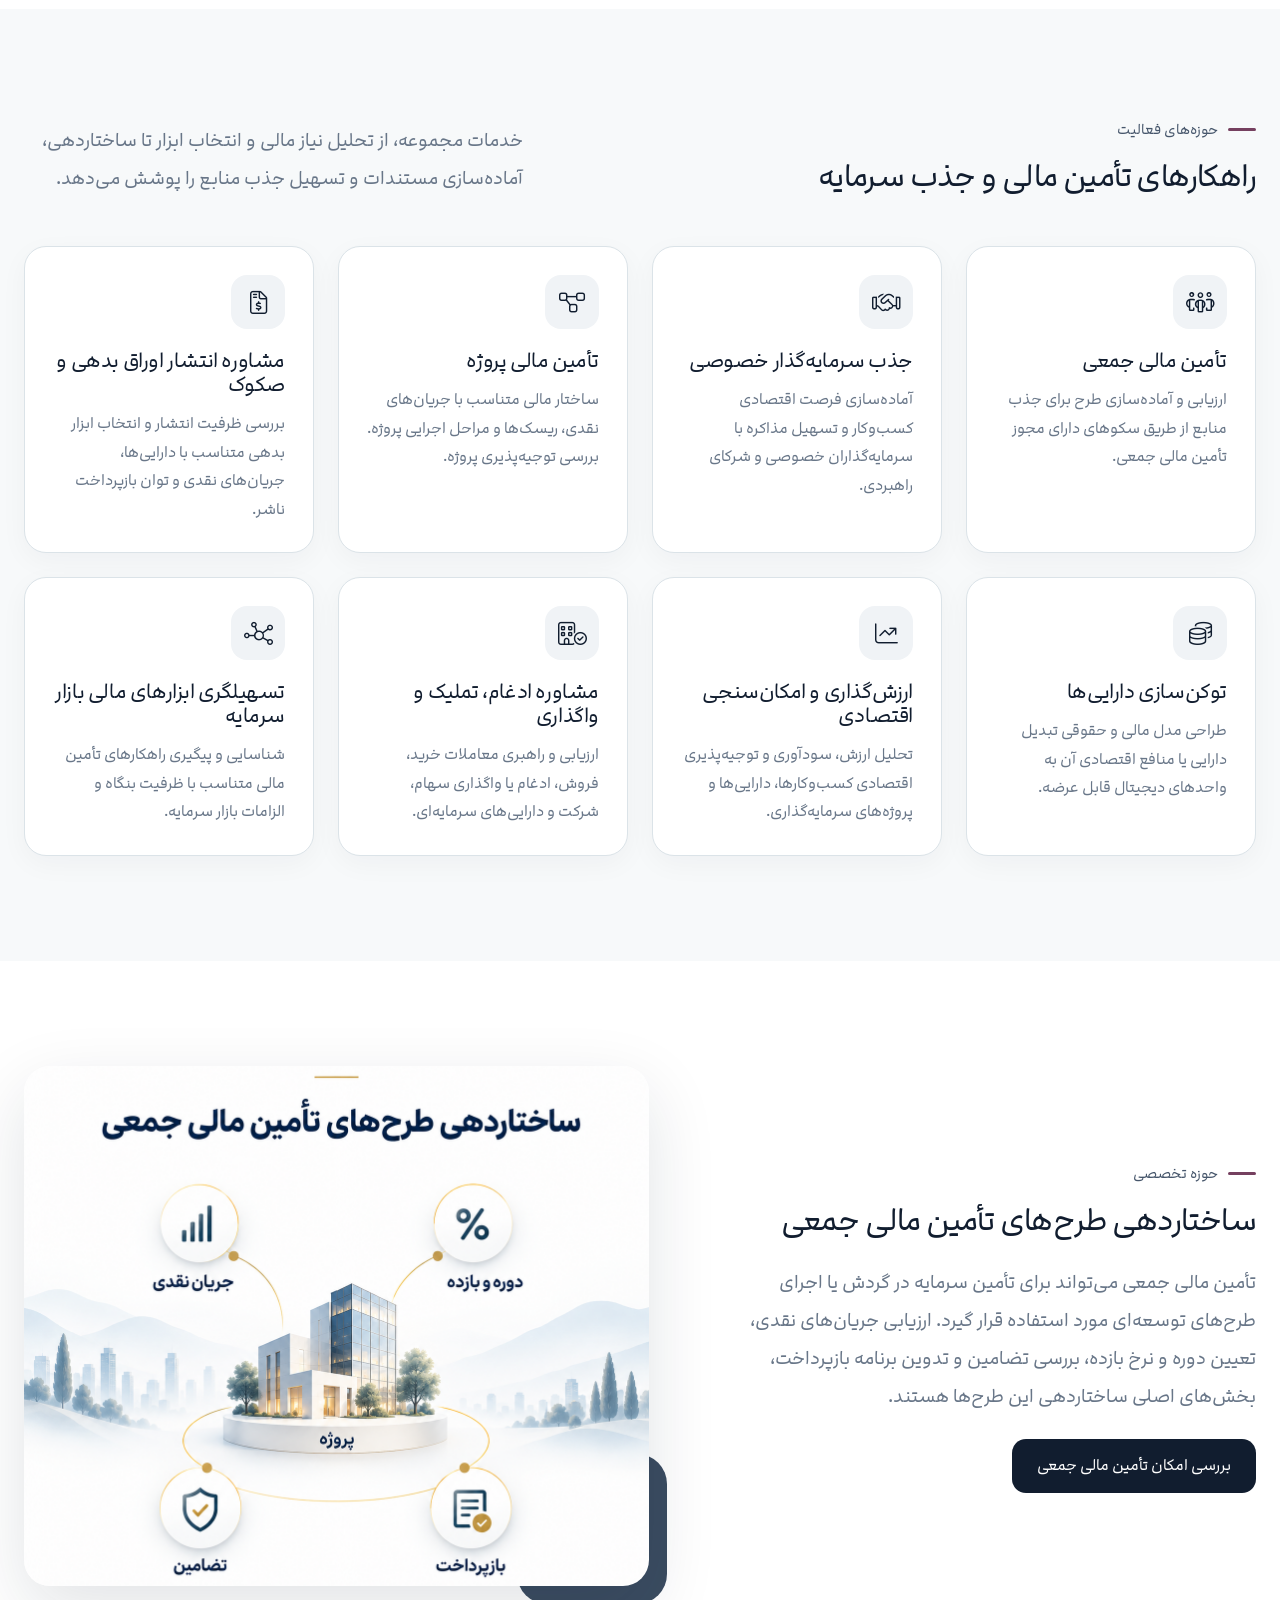
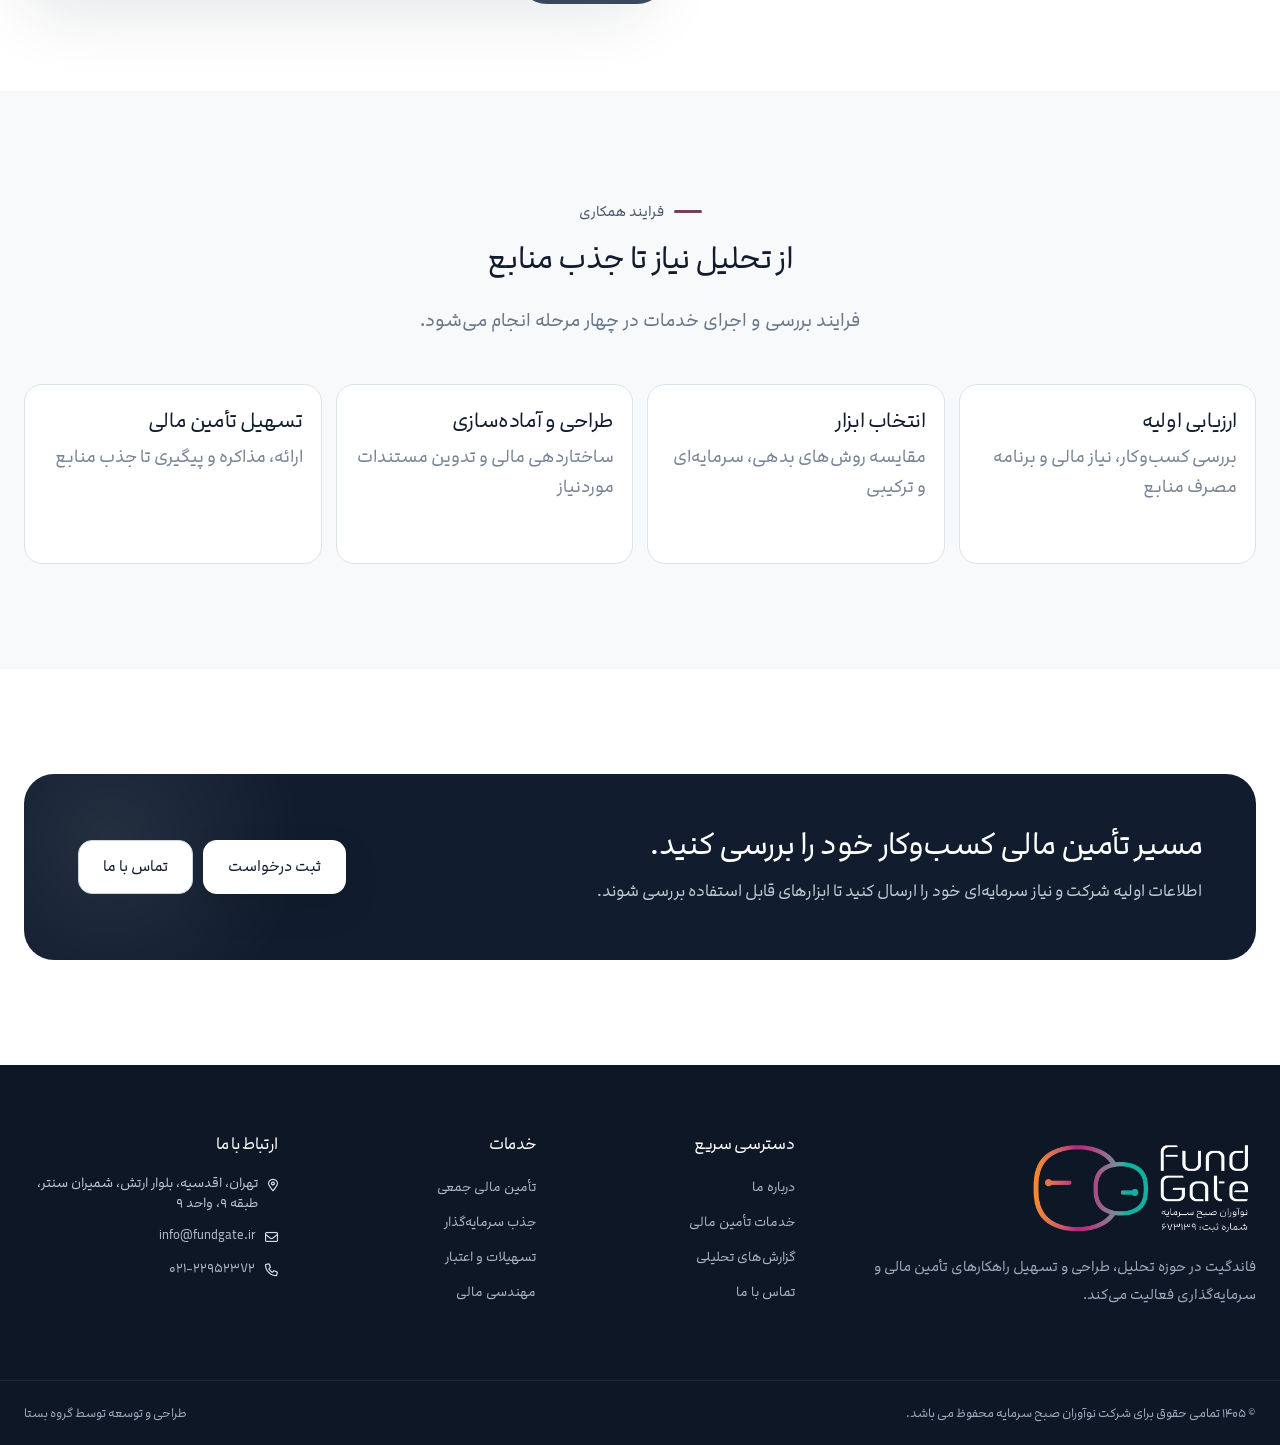
==== commit 6617ce62: "v 1.1.2" ====
--- a/index.html
+++ b/index.html
@@ -49,7 +49,7 @@
 </div>
 <main>
     <section class="fg-hero">
-        <img class="fg-hero-bg" src="https://wallpapershome.com/images/wallpapers/waves-wallpaper-3840x2160-surf-horizon-25502.jpg" alt="راهکارهای تأمین مالی" />
+        <img class="fg-hero-bg" src="assets/images/slider/h7-slider-3.webp" alt="راهکارهای تأمین مالی" />
         <div class="fg-container">
             <div class="fg-hero-grid">
                 <div class="fg-hero-copy wow fadeInUp">
@@ -114,12 +114,15 @@
                 <div class="col-lg-5"><p class="fg-lead mt-3 mt-lg-0">خدمات مجموعه، از تحلیل نیاز مالی و انتخاب ابزار تا ساختاردهی، آماده‌سازی مستندات و تسهیل جذب منابع را پوشش می‌دهد.</p></div>
             </div>
             <div class="row g-4">
-                <div class="col-md-6 col-xl-3"><div class="fg-card"><div class="fg-icon"><i class="fa-light fa-people-group"></i></div><h3>تأمین مالی جمعی</h3><p>ارزیابی و ساختاردهی طرح برای ارائه به سکوهای دارای مجوز تأمین مالی جمعی.</p></div></div>
-                <div class="col-md-6 col-xl-3"><div class="fg-card"><div class="fg-icon"><i class="fa-light fa-handshake"></i></div><h3>جذب سرمایه‌گذار</h3><p>آماده‌سازی کسب‌وکار و تسهیل ارتباط با سرمایه‌گذاران مالی یا راهبردی.</p></div></div>
-                <div class="col-md-6 col-xl-3"><div class="fg-card"><div class="fg-icon"><i class="fa-light fa-building-columns"></i></div><h3>تسهیلات و اعتبار</h3><p>بررسی ظرفیت اعتباری و طراحی مسیر استفاده از منابع بانکی و اعتباری.</p></div></div>
-                <div class="col-md-6 col-xl-3"><div class="fg-card"><div class="fg-icon"><i class="fa-light fa-chart-network"></i></div><h3>مهندسی مالی</h3><p>طراحی ابزارها و ساختارهای مالی متناسب با ویژگی‌های شرکت یا پروژه.</p></div></div>
-            </div>
-            <div class="text-center mt-5"><a class="fg-btn fg-btn-dark" href="services.html">مشاهده خدمات</a></div>
+                <div class="col-md-6 col-xl-3"><div class="fg-card"><div class="fg-icon"><i class="fa-light fa-people-group"></i></div><h3>تأمین مالی جمعی</h3><p>ارزیابی و آماده‌سازی طرح برای جذب منابع از طریق سکوهای دارای مجوز تأمین مالی جمعی.</p></div></div>
+                <div class="col-md-6 col-xl-3"><div class="fg-card"><div class="fg-icon"><i class="fa-light fa-handshake"></i></div><h3>جذب سرمایه‌گذار خصوصی</h3><p>آماده‌سازی فرصت اقتصادی کسب‌وکار و تسهیل مذاکره با سرمایه‌گذاران خصوصی و شرکای راهبردی.</p></div></div>
+                <div class="col-md-6 col-xl-3"><div class="fg-card"><div class="fg-icon"><i class="fa-light fa-diagram-project"></i></div><h3>تأمین مالی پروژه</h3><p>ساختار مالی متناسب با جریان‌های نقدی، ریسک‌ها و مراحل اجرایی پروژه. بررسی توجیه‌پذیری پروژه.</p></div></div>
+                <div class="col-md-6 col-xl-3"><div class="fg-card"><div class="fg-icon"><i class="fa-light fa-file-invoice-dollar"></i></div><h3>مشاوره انتشار اوراق بدهی و صکوک</h3><p>بررسی ظرفیت انتشار و انتخاب ابزار بدهی متناسب با دارایی‌ها، جریان‌های نقدی و توان بازپرداخت ناشر.</p></div></div>
+                <div class="col-md-6 col-xl-3"><div class="fg-card"><div class="fg-icon"><i class="fa-light fa-coins"></i></div><h3>توکن‌سازی دارایی‌ها</h3><p>طراحی مدل مالی و حقوقی تبدیل دارایی یا منافع اقتصادی آن به واحدهای دیجیتال قابل عرضه.</p></div></div>
+                <div class="col-md-6 col-xl-3"><div class="fg-card"><div class="fg-icon"><i class="fa-light fa-chart-line-up"></i></div><h3>ارزش‌گذاری و امکان‌سنجی اقتصادی</h3><p>تحلیل ارزش، سودآوری و توجیه‌پذیری اقتصادی کسب‌وکارها، دارایی‌ها و پروژه‌های سرمایه‌گذاری.</p></div></div>
+                <div class="col-md-6 col-xl-3"><div class="fg-card"><div class="fg-icon"><i class="fa-light fa-building-circle-check"></i></div><h3>مشاوره ادغام، تملیک و واگذاری</h3><p>ارزیابی و راهبری معاملات خرید، فروش، ادغام یا واگذاری سهام، شرکت و دارایی‌های سرمایه‌ای.</p></div></div>
+                <div class="col-md-6 col-xl-3"><div class="fg-card"><div class="fg-icon"><i class="fa-light fa-chart-network"></i></div><h3>تسهیلگری ابزارهای مالی بازار سرمایه</h3><p>شناسایی و پیگیری راهکارهای تأمین مالی متناسب با ظرفیت بنگاه و الزامات بازار سرمایه.</p></div></div>
+            </div>
         </div>
     </section>
 
